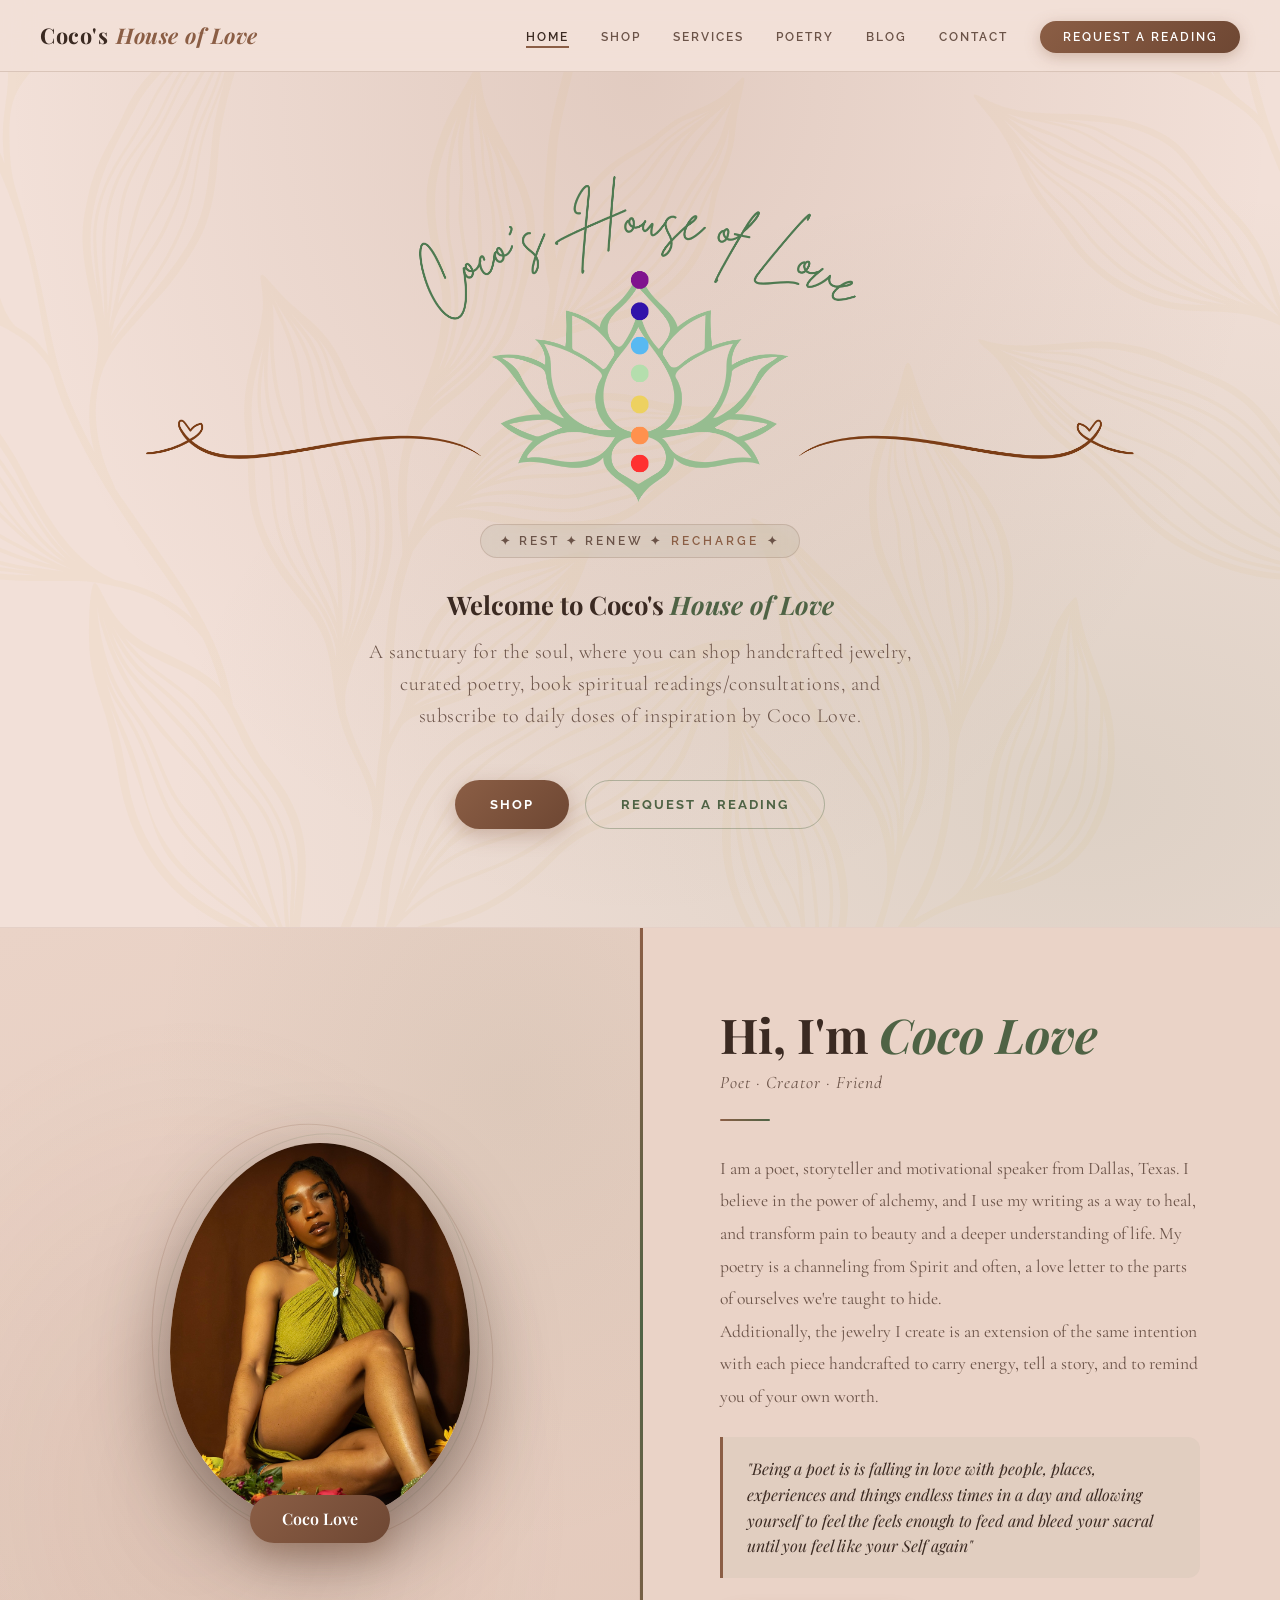
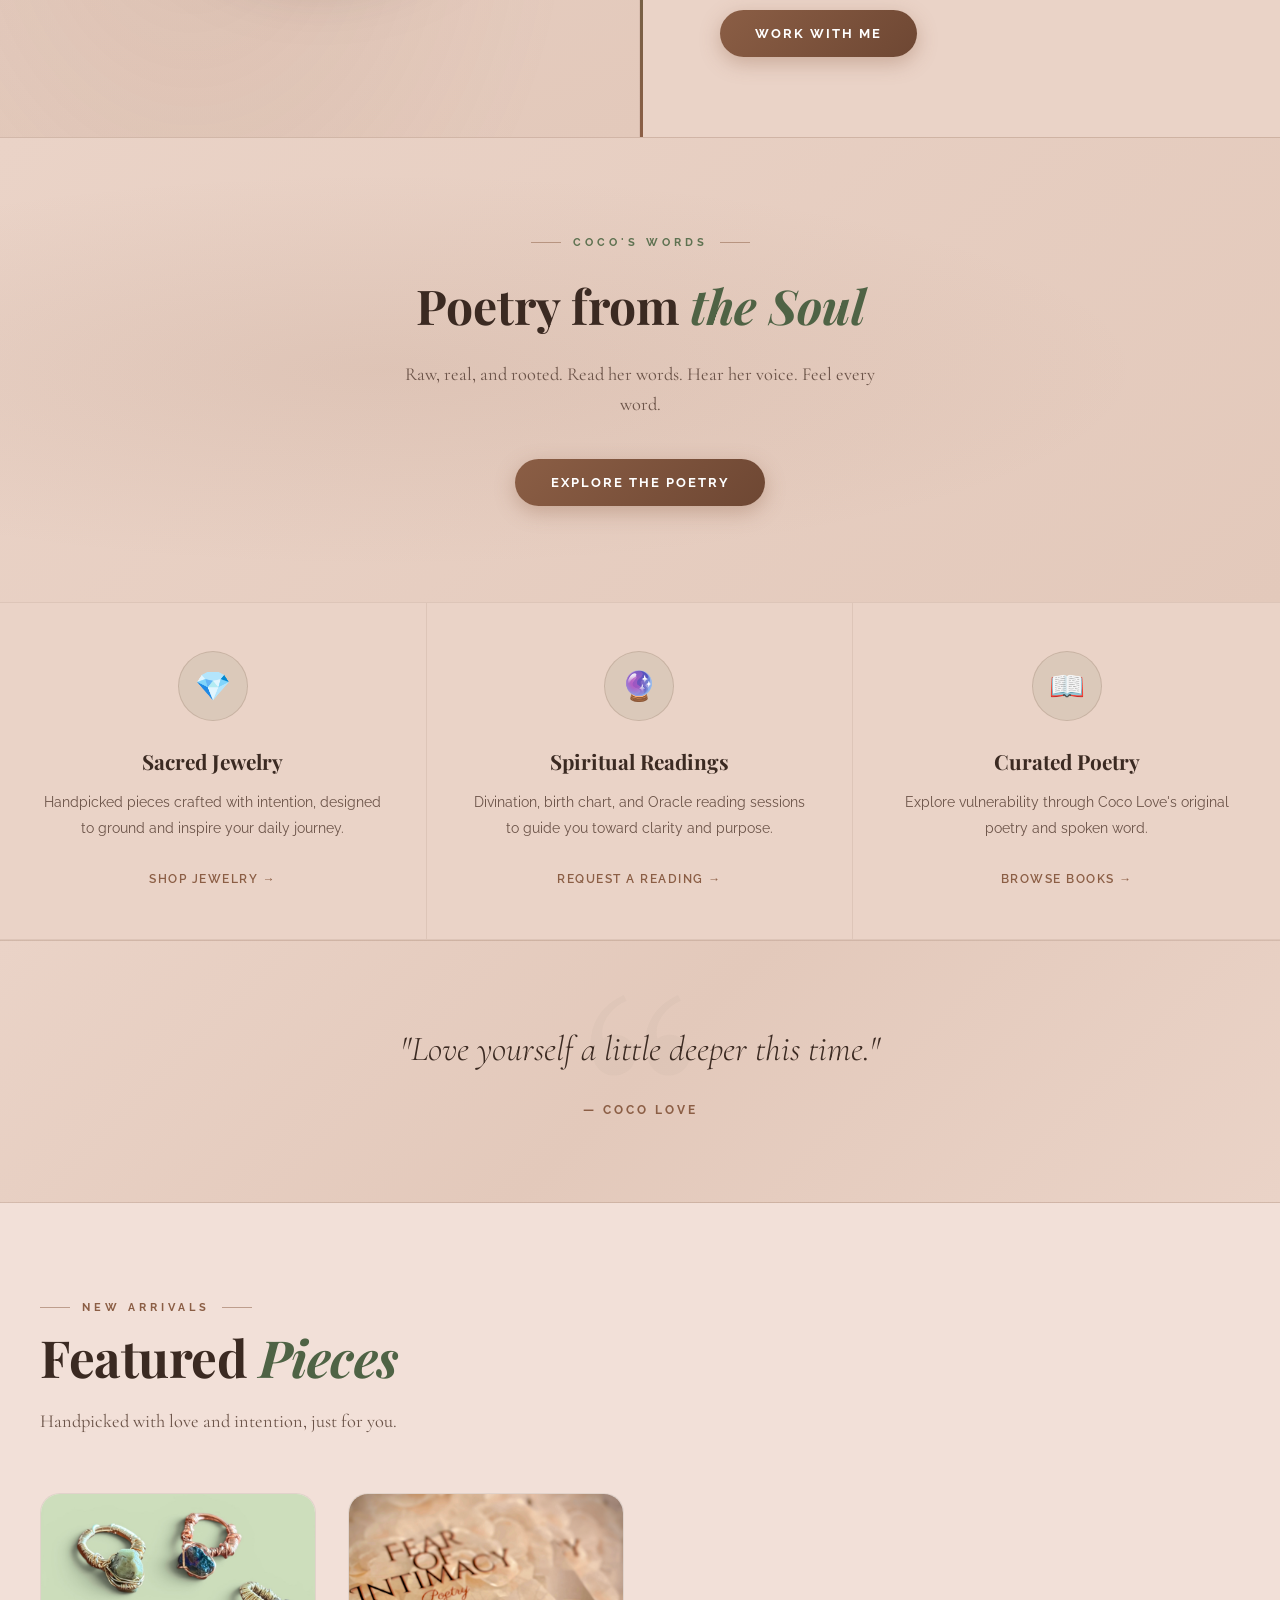
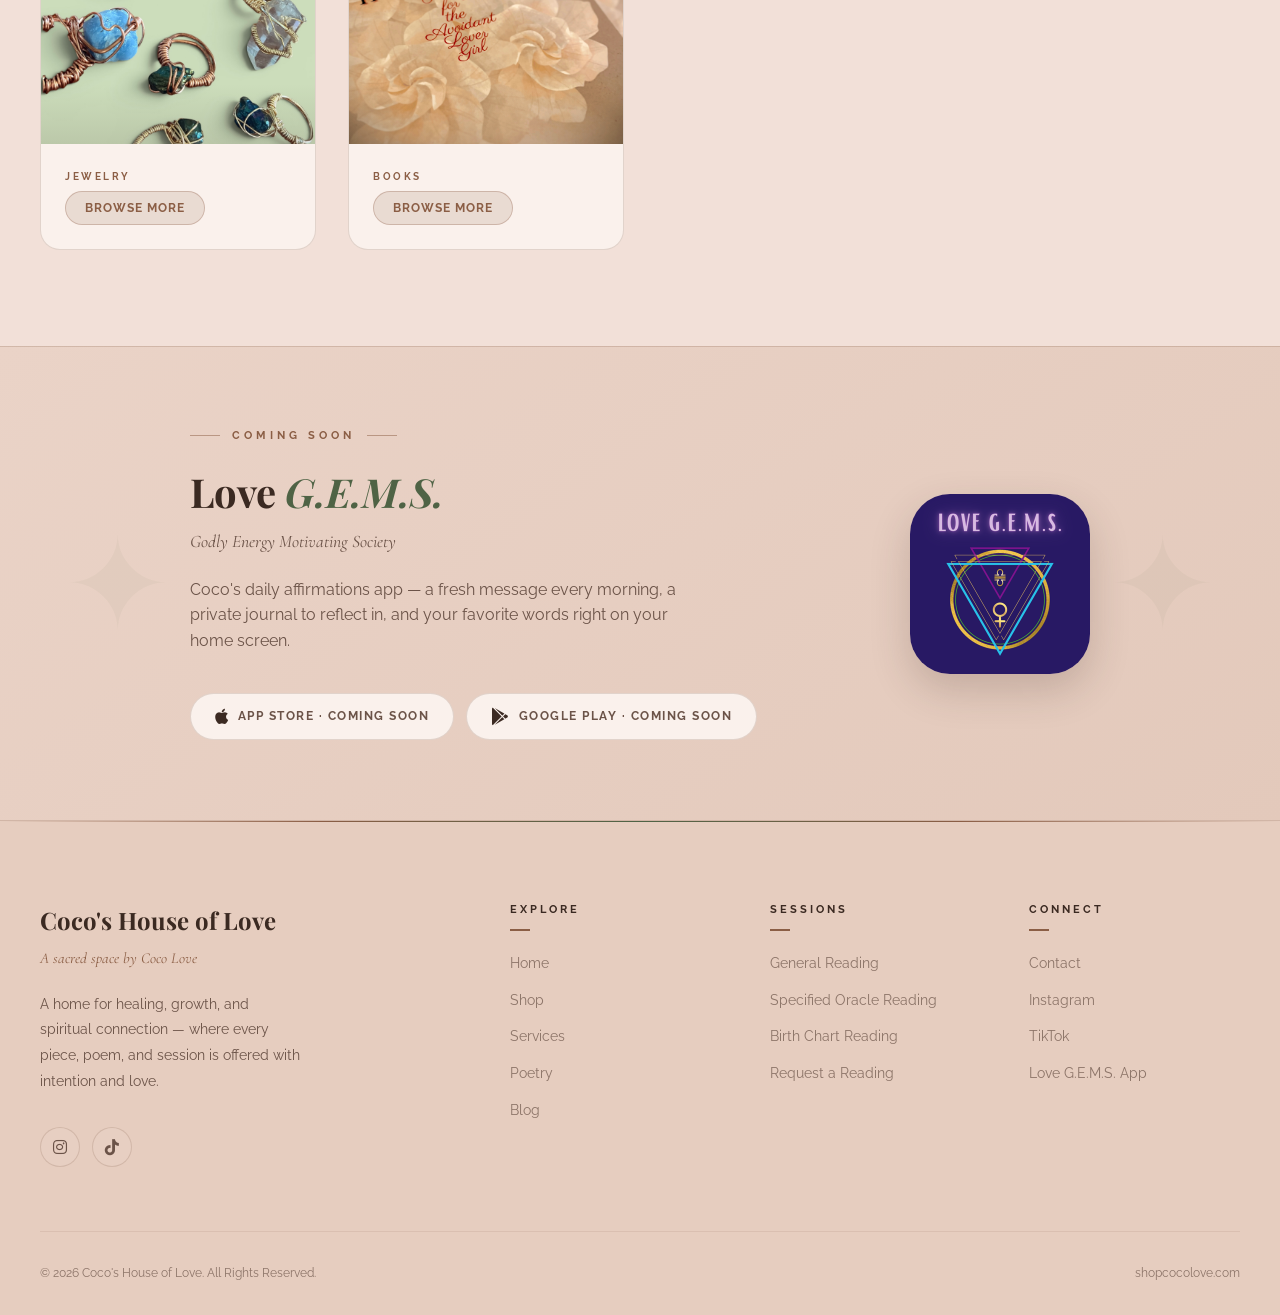
==== index.html @ 2df3f83f "remove orange heart, replace subtext with poet, creator, friend" ====
<!DOCTYPE html>
<html lang="en">
<head>
  <meta charset="UTF-8" />
  <meta name="viewport" content="width=device-width, initial-scale=1.0" />
  <meta name="description" content="Coco's House of Love — A sacred space for spiritual connection, handcrafted jewelry, curated books, tarot readings, and emotional wellness." />
  <meta property="og:title" content="Coco's House of Love | Jewelry, Readings & Poetry" />
  <meta property="og:description" content="A sanctuary for the soul — handcrafted jewelry, spiritual readings, curated poetry, and daily inspiration by Coco Love." />
  <meta property="og:image" content="https://www.shopcocolove.com/metaimage1.jpg" />
  <meta property="og:url" content="https://www.shopcocolove.com/" />
  <meta property="og:type" content="website" />
  <meta name="twitter:card" content="summary_large_image" />
  <meta name="twitter:image" content="https://www.shopcocolove.com/metaimage1.jpg" />
  <meta name="keywords" content="tarot readings, spiritual wellness, jewelry, birth chart, emotional wellness, poetry, motivational texts, coco love" />
  <title>Coco's House of Love</title>
  <link href="https://fonts.googleapis.com/css2?family=Playfair+Display:ital,wght@0,400;0,600;0,700;1,400;1,600&family=Cormorant+Garamond:ital,wght@0,300;0,400;0,600;1,300;1,400&family=Raleway:wght@300;400;500;600;700&&family=Arimo:ital,wght@0,400..700;1,400..700&family=Tinos:ital,wght@0,400;0,700;1,400;1,700&display=swap" rel="stylesheet" />
  <link rel="stylesheet" href="https://cdnjs.cloudflare.com/ajax/libs/font-awesome/6.4.0/css/all.min.css" />
  <link rel="apple-touch-icon" sizes="180x180" href="/apple-touch-icon.png">
  <link rel="icon" type="image/png" sizes="32x32" href="/favicon-32x32.png">
  <link rel="icon" type="image/png" sizes="16x16" href="/favicon-16x16.png">
  <link rel="manifest" href="/site.webmanifest">
  <link rel="stylesheet" href="css/base.css">
  <link rel="stylesheet" href="css/components.css">
  <link rel="stylesheet" href="css/home.css">
  <link rel="stylesheet" href="css/shop.css">
  <link rel="stylesheet" href="css/product.css">
  <link rel="stylesheet" href="css/services.css">
  <link rel="stylesheet" href="css/poetry.css">
  <link rel="stylesheet" href="css/contact.css">
  <link rel="stylesheet" href="css/animations.css">
  <link rel="stylesheet" href="css/responsive.css">
</head>
<body>

<!-- ════════════════════════════════
     NAVIGATION
════════════════════════════════ -->
<nav>
  <a href="#" class="nav-logo" onclick="showPage('home')">
    Coco's <em>House of Love</em>
  </a>
  <ul class="nav-links" id="navLinks">
    <li><a href="#" onclick="showPage('home')" class="active" data-page="home">Home</a></li>
    <li><a href="#" onclick="showPage('shop')" data-page="shop">Shop</a></li>
    <li><a href="#" onclick="showPage('services')" data-page="services">Services</a></li>
    <li><a href="#" onclick="showPage('poetry')" data-page="poetry">Poetry</a></li>
    <li><a href="#" onclick="showPage('blog')" data-page="blog">Blog</a></li>
    <li><a href="#" onclick="showPage('contact')" data-page="contact">Contact</a></li>
    <li><a href="#" onclick="showPage('services')" class="nav-cta">Request a Reading</a></li>
  </ul>
  <div class="hamburger" onclick="toggleMenu()">
    <span></span><span></span><span></span>
  </div>
</nav>

<!-- ════════════════════════════════
     HOME PAGE
════════════════════════════════ -->
<div id="page-home" class="page active">

  <!-- Hero -->
  <section class="hero">
  

  <div class="hero-content">
  <h1 class="visually-hidden">Coco's House of Love</h1>
  <img src="images/house-of-love-logo.png" class="hero-logo" alt="Coco's House of Love logo" />
  <div class="hero-badge">✦ Rest ✦ Renew ✦ <span>Recharge</span>✦</div>
    <h1 class="hero-welcome">Welcome to Coco's <em>House of Love</em></h1>
      <p class="hero-sub">A sanctuary for the soul, where you can
        shop handcrafted jewelry, curated poetry, book spiritual readings/consultations, and 
        subscribe to daily doses of inspiration by Coco Love.</p>
      <div class="hero-buttons">
        <button class="btn-primary" onclick="showPage('shop')">Shop</button>
        <button class="btn-outline" onclick="showPage('services')">Request a Reading</button>
      </div>
    </div>
  </section>

<!-- BIO SECTION -->
  <div class="bio-section">
    <div class="bio-inner">

      <!-- LEFT: Photo -->
      <div class="bio-left">
        <!-- Corner botanical SVGs -->
        <svg class="bio-corner-leaf bio-corner-leaf-tl" viewBox="0 0 200 200" fill="none">
          <path d="M10 190 Q50 100 100 60 Q80 120 10 190Z" fill="#7D9B76"/>
          <path d="M30 180 Q90 90 150 50 Q120 130 30 180Z" fill="#5B7A54"/>
          <path d="M5 150 Q60 80 130 40 Q100 120 5 150Z" fill="#A8C4A2" opacity="0.5"/>
        </svg>
        <svg class="bio-corner-leaf bio-corner-leaf-br" viewBox="0 0 200 200" fill="none">
          <path d="M10 190 Q50 100 100 60 Q80 120 10 190Z" fill="#7D9B76"/>
          <path d="M30 180 Q90 90 150 50 Q120 130 30 180Z" fill="#5B7A54"/>
          <path d="M5 150 Q60 80 130 40 Q100 120 5 150Z" fill="#A8C4A2" opacity="0.5"/>
        </svg>

        <div class="bio-photo-stack">
          <div class="bio-ring"></div>
          <div class="bio-ring-2"></div>

          <div class="bio-photo-frame" id="bioPhotoFrame">
            <img id="bioPhoto" src="kelli.jpeg" alt="Coco Love" class="loaded"/>
          </div>
          <div class="bio-name-tag">Coco Love</div>
        </div>
      </div>

      <!-- RIGHT: Text -->
      <div class="bio-right">
        <div class="bio-text-inner">
          <h2 class="bio-name">Hi, I'm <em>Coco Love</em></h2>
          <p class="bio-title-line">Poet · Creator · Friend</p>
          <div class="bio-divider"></div>

          <p>I am a poet, storyteller and motivational speaker from Dallas, Texas.
             I believe in the power of alchemy, and I use my writing as a way to heal, and transform pain to beauty
             and a deeper understanding of life. My poetry is a channeling from Spirit and often, a love letter 
             to the parts of ourselves we're taught to hide. <br> Additionally, the jewelry I create is an extension
             of the same intention with each piece handcrafted to carry energy, tell a story, and to remind you of 
             your own worth. 
          </p>

          <div class="bio-pull-quote">
            <p>"Being a poet is
                is falling in love
                with people, places, experiences and things
                endless times in a day
                and allowing yourself to feel the feels enough to feed and bleed your sacral
                until you feel like your Self again"</p>
          </div>


          <button class="btn-primary" onclick="showPage('services')">Work With Me</button>
        </div>
      </div>

    </div>
  </div>

  <!-- Poetry Teaser -->
  <div class="poetry-teaser">
    <div class="section-eyebrow">
      Coco's Words
    </div>
    <h2>Poetry from <em>the Soul</em></h2>
    <p>Raw, real, and rooted. Read her words. Hear her voice. Feel every word.</p>
    <button class="btn-primary" onclick="showPage('poetry')">Explore the Poetry</button>
  </div>

</div>

  <!-- Feature Blocks -->
  <section class="features-section">
    <div class="three-col">
      <div class="feature-block">
        <div class="feature-block-icon">💎</div>
        <h3>Sacred Jewelry</h3>
        <p>Handpicked pieces crafted with intention, designed to ground and inspire your daily journey.</p>
        <span class="feature-link" onclick="showPage('shop')">Shop Jewelry →</span>
      </div>
      <div class="feature-block">
        <div class="feature-block-icon">🔮</div>
        <h3>Spiritual Readings</h3>
        <p>Divination, birth chart, and Oracle reading sessions to guide you toward clarity and purpose.</p>
        <span class="feature-link" onclick="showPage('services')">Request a Reading →</span>
      </div>
      <div class="feature-block">
        <div class="feature-block-icon">📖</div>
        <h3>Curated Poetry</h3>
        <p>Explore vulnerability through Coco Love's original poetry and spoken word.</p>
        <span class="feature-link" onclick="showPage('shop')">Browse Books →</span>
      </div>
    </div>
  </section>

  <!-- Quote Banner -->
  <div class="quote-banner">
    <blockquote>"Love yourself a little deeper this time."</blockquote>
    <cite>— Coco Love</cite>
  </div>

  <!-- Featured Products -->
  <section class="section featured-section">
    <div class="section-inner">
      <div class="section-eyebrow">New Arrivals</div>
      <h2 class="section-title">Featured <em>Pieces</em></h2>
      <p class="section-subtitle">Handpicked with love and intention, just for you.</p>
      
      <div class="product-grid">
  <div class="product-card">
    <div class="product-image"><img src="rings.jpg" /></div>
    <div class="product-info">
      <p class="product-category">Jewelry</p>
      <div class="product-footer"><button class="add-to-cart" onclick="showPage('shop')">Browse More</button></div>
    </div>
  </div>
  <div class="product-card">
    <div class="product-image"><img src="FOI.jpg" /></div>
    <div class="product-info">
      <p class="product-category">Books</p>
      <div class="product-footer"><button class="add-to-cart" onclick="showPage('shop')">Browse More</button></div>
    </div>
  </div>
    </div>
  </section>

  <!-- Love G.E.M.S. app teaser -->
  <div class="app-section" id="love-gems">
    <div class="app-inner">
      <div class="app-content">
        <div class="section-eyebrow">Coming Soon</div>
        <h2>Love <em>G.E.M.S.</em></h2>
        <p class="app-tagline">Godly Energy Motivating Society</p>
        <p>Coco's daily affirmations app — a fresh message every morning, a private journal to reflect in, and your favorite words right on your home screen.</p>
        <div class="app-badges">
          <span class="app-badge"><i class="fab fa-apple"></i> App Store · Coming Soon</span>
          <span class="app-badge"><i class="fab fa-google-play"></i> Google Play · Coming Soon</span>
        </div>
      </div>
      <img src="images/App-Icon.png" class="app-icon" alt="Love G.E.M.S. app icon" />
    </div>
  </div>

  <!-- end home -->

<!-- ════════════════════════════════
     SHOP PAGE
════════════════════════════════ -->
<div id="page-shop" class="page">
  <section class="section section--compact">
    <div class="section-inner">
      <div class="section-eyebrow">The Collection</div>
      <h2 class="section-title">Shop <em>House of Love</em></h2>
      <p class="section-subtitle">Sacred pieces and soulful reads, curated with love and intention.</p>

      <div class="shop-filters">
        <button class="filter-btn active" onclick="filterShop('all', this)">All</button>
        <button class="filter-btn" onclick="filterShop('crystal', this)">100% Crystal</button>
        <button class="filter-btn" onclick="filterShop('custom', this)">Custom Orders</button>
        <button class="filter-btn" onclick="filterShop('books', this)">Books</button>
      </div>

    
      <div class="product-grid" id="shopGrid"></div>

<!-- CUSTOM ORDER CONSULT FORM -->
      <div id="customConsultForm" style="display:none; margin-top:3rem;">
        <div class="consult-card">
          <div class="section-eyebrow">Custom Orders</div>
          <h3 class="consult-title">Your <em>Custom Piece</em></h3>

          <div class="custom-toggle">
            <button type="button" class="custom-toggle-btn active" onclick="showCustomForm('consult', this)">Book a Consultation</button>
            <button type="button" class="custom-toggle-btn" onclick="showCustomForm('order', this)">Order Without a Consultation</button>
          </div>

          <!-- ── Form 1: Consultation ── -->
          <div id="customFormConsult" class="custom-form-panel">
            <p class="consult-intro">If you need more information on which crystals 
              would benefit you, please schedule a consultation. In the consultation, we’ll discuss what energy you’re wanting to bring into your life and the specifics of your custom order. 
              Final pricing of custom piece will be provided during the consultation. This consultation is free/donation based. Donations can be made to $cocolovethewriter  </p>

            <form action="https://formspree.io/f/xojzvgeo" method="POST" onsubmit="submitForm(event, '✓ Request Sent!')">
              <input type="hidden" name="_subject" value="Custom Order — Consultation Request" />
              <div class="form-row">
                <div class="form-group">
                  <label class="required">First Name</label>
                  <input type="text" name="first_name" placeholder="Your name" required />
                </div>
                <div class="form-group">
                  <label>Last Name</label>
                  <input type="text" name="last_name" placeholder="Your last name" />
                </div>
              </div>
              <div class="form-row">
                <div class="form-group">
                  <label class="required">Email Address</label>
                  <input type="email" name="email" placeholder="your@email.com" required />
                </div>
                <div class="form-group">
                  <label>Phone</label>
                  <input type="tel" name="phone" placeholder="(000) 000-0000" />
                </div>
              </div>

              <div class="form-group">
                <label>What type of piece are you interested in?</label>
                <div class="checkbox-group">
                  <label class="checkbox-option"><input type="checkbox" name="piece_type" value="necklace" /> Necklace</label>
                  <label class="checkbox-option"><input type="checkbox" name="piece_type" value="bracelet" /> Bracelet</label>
                  <label class="checkbox-option"><input type="checkbox" name="piece_type" value="anklet" /> Anklet</label>
                  <label class="checkbox-option"><input type="checkbox" name="piece_type" value="ring" /> Ring</label>
                </div>
              </div>

              <div class="form-group">
                <label>Anything else you want Coco to know?</label>
                <textarea name="additional_info" placeholder="Share anything that feels important — a special occasion, a person you're creating for, a feeling you want to carry..." class="textarea-sm"></textarea>
              </div>

              <div class="form-group consult-calendar">
                <label>Pick your consultation time</label>
                <a href="https://cal.com/coco-love-yk1eky/custom-jewelry-consultation" target="_blank" rel="noopener" class="btn-outline consult-calendar-btn">📅 Choose a Time on Coco's Calendar</a>
              </div>

              <button type="submit" class="btn-primary consult-submit">Request My Consultation ✨</button>
            </form>
          </div>

          <!-- ── Form 2: Order without consultation ── -->
          <div id="customFormOrder" class="custom-form-panel" hidden>
            <p class="consult-intro">Already know what you're looking for? Tell Coco about your piece below. She'll review your request and email you a price quote before anything is made — no consultation needed.</p>

            <form action="https://formspree.io/f/xojzvgeo" method="POST" onsubmit="submitForm(event, '✓ Request Sent!')">
              <input type="hidden" name="_subject" value="Custom Order — No Consultation" />
              <div class="form-row">
                <div class="form-group">
                  <label class="required">First Name</label>
                  <input type="text" name="first_name" placeholder="Your name" required />
                </div>
                <div class="form-group">
                  <label>Last Name</label>
                  <input type="text" name="last_name" placeholder="Your last name" />
                </div>
              </div>
              <div class="form-row">
                <div class="form-group">
                  <label class="required">Email Address</label>
                  <input type="email" name="email" placeholder="your@email.com" required />
                </div>
                <div class="form-group">
                  <label>Phone</label>
                  <input type="tel" name="phone" placeholder="(000) 000-0000" />
                </div>
              </div>

              <div class="form-group">
                <label>What type of piece would you like?</label>
                <div class="checkbox-group">
                  <label class="checkbox-option"><input type="checkbox" name="piece_type" value="necklace" /> Necklace</label>
                  <label class="checkbox-option"><input type="checkbox" name="piece_type" value="bracelet" /> Bracelet</label>
                  <label class="checkbox-option"><input type="checkbox" name="piece_type" value="anklet" /> Anklet</label>
                  <label class="checkbox-option"><input type="checkbox" name="piece_type" value="ring" /> Ring</label>
                </div>
              </div>

              <div class="form-group">
                <label>Crystals, chakras, or energy you want</label>
                <textarea name="crystals" placeholder="e.g. Amethyst for calm, rose quartz for self-love, heart chakra..." class="textarea-md"></textarea>
              </div>

              <div class="form-group">
                <label>Anything else you want Coco to know?</label>
                <textarea name="additional_info" placeholder="Share anything that feels important — a special occasion, a person you're creating for, a feeling you want to carry..." class="textarea-sm"></textarea>
              </div>

              <button type="submit" class="btn-primary consult-submit">Submit My Order Request ✨</button>
            </form>
          </div>
        </div>
      </div>
      
    </div>
  </section>
</div><!-- end shop -->


<!-- ════════════════════════════════
     PRODUCT DETAIL PAGE (filled in by js/product.js)
════════════════════════════════ -->
<div id="page-product" class="page">
  <section class="section section--compact">
    <div class="section-inner">
      <button class="product-back" onclick="showPage('shop')">← Back to Shop</button>
      <div class="product-detail">
        <div class="product-detail-image"><img id="productImage" src="" alt="" /></div>
        <div class="product-detail-info">
          <p class="product-category" id="productCategory"></p>
          <h2 class="product-detail-name" id="productName"></h2>
          <p class="product-detail-price" id="productPrice"></p>
          <div class="product-detail-desc" id="productDesc"></div>
          <div class="product-thumbs" id="productThumbs"></div>
          <button class="btn-primary" id="productBuy">Add to Cart</button>
        </div>
      </div>
    </div>
  </section>
</div>

<!-- ════════════════════════════════
     SERVICES PAGE
════════════════════════════════ -->
<div id="page-services" class="page">
  <section class="section services-section">
    <div class="section-inner">
      <div class="section-eyebrow">Work With Coco</div>
      <h2 class="section-title">Services & <em>Sessions</em></h2>
      <p class="section-subtitle">Every session is a sacred space held with care, intention, and divine guidance.</p>

      <div class="services-grid">
        <div class="service-card">
         <div class="service-icon-wrap">✨</div>
          <h3>General Reading
          </h3>
          <p>Whether you come with one burning question or simply need general guidance,
            I use Oracle cards to tap into what Spirit has for you, offering clarity, 
            direction, and insight for wherever you are on your journey.
          </p>
          <p class="service-price">From $22.00</p>
          <button class="book-btn" onclick="openBooking('https://form.typeform.com/to/CSf0jGTd')">Request a Reading</button>
        </div>
        <div class="service-card">
        <div class="service-icon-wrap">🔮</div>
          <h3>Specified Oracle Reading
            <br>
            (3 -5 Questions)
          </h3>
          <p>For the moments when life is asking more of you than one answer can hold. 
            I work through three to five of your questions, using oracle guidance to help 
            you see the fuller picture and move forward with intention.</p>
          <p class="service-price">From $55.00</p>
          <button class="book-btn" onclick="openBooking('https://form.typeform.com/to/XwtrQ4Ne')">Request a Reading</button>
        </div>
        <div class="service-card">
         <div class="service-icon-wrap">🌙</div>
          <h3>Birth Chart Reading</h3>
          <p>Your birth chart is the blueprint of your soul. 
            In this session, I give you a quick summary of your natal chart to uncover your gifts, challenges, 
            and the cosmic story written for you at the very moment of your birth.</p>
          <p class="service-price">From $25.00</p>
          <button class="book-btn" onclick="openBooking('https://form.typeform.com/to/n5VIkg1K')">Request a Reading</button>
        </div>
      </div>

      
    </div>
  </section>
</div><!-- end services -->

<!-- ════════════════════════════════
     POETRY PAGE
════════════════════════════════ -->
<div id="page-poetry" class="page">
  <section class="section poetry-section">
    <div class="section-inner">
      <div class="section-eyebrow">Coco's Words</div>
      <h2 class="section-title">Poetry</h2>
      <p class="section-subtitle">Words born from lived experience. Press play, close your eyes, and let Coco bring them to life.</p>

      <!-- Shown only while js/poems.js has no poems -->
      <div class="coming-soon coming-soon--subtle" id="poetryComingSoon">
        <p class="coming-soon-icon">🌙</p>
        <h3 class="coming-soon-title">Poetry <em>Coming Soon</em></h3>
        <p class="coming-soon-text">Coco's words are on their way. Check back soon for original poetry, spoken word, and audio recordings.</p>
      </div>

      <!-- Poem list: one row per poem, filled in by js/poetry.js from js/poems.js -->
      <div class="poem-list" id="poemList"></div>
    </div>
  </section>
</div><!-- end poetry -->

<!-- ════════════════════════════════
     BLOG PAGE
════════════════════════════════ -->
<div id="page-blog" class="page">
  <section class="section section--compact">
    <div class="section-inner">
      <div class="section-eyebrow">Coco's Corner</div>
      <h2 class="section-title">The <em>Blog</em></h2>
      <p class="section-subtitle">Thoughts, tools, and truths for the soul in progress.</p>

      <div class="coming-soon">
        <p class="coming-soon-icon">✍🏾</p>
        <h3 class="coming-soon-title">The Blog is <em>Coming Soon</em></h3>
        <p class="coming-soon-text">Thoughts, tools, and truths for the soul in progress. Coco's corner is almost ready — come back soon.</p>
      </div>
    </div>
  </section>
</div><!-- end blog -->

<!-- ════════════════════════════════
     CONTACT PAGE
════════════════════════════════ -->
<div id="page-contact" class="page">
  <section class="section section--compact contact-section">
    <div class="section-inner">
      <div class="section-eyebrow">Get in Touch</div>
      <h2 class="section-title">Let's <em>Connect</em></h2>
      <p class="section-subtitle">Have a question, a collaboration idea, or just need to feel seen? Coco's here.</p>

      <div class="contact-wrapper">
        <div class="contact-info-card">
          <h3>You're in the right place.</h3>
          <p class="contact-intro">Whether you're curious about a session, a product, or just need a moment — this is a safe space. Reach out anytime and expect a warm, genuine response.</p>

          <div class="contact-details">
            <div class="contact-detail">
              <div class="contact-detail-icon">📧</div>
              cocolovedivine@gmail.com
            </div>
            <div class="contact-detail">
              <div class="contact-detail-icon">📱</div>
                Love G.E.M.S. app — coming soon
            </div>
            <div class="contact-detail">
              <div class="contact-detail-icon">📍</div>
              shopcocolove.com
            </div>
          </div>

          <p class="contact-follow-label">Follow Along</p>
          <div class="social-links">
            <a href="https://instagram.com/cocolovethewriter" target="_blank" class="social-link" title="Instagram"><i class="fab fa-instagram"></i></a>
            <a href="https://tiktok.com/@cocolovethewriter" target="_blank" class="social-link" title="TikTok"><i class="fab fa-tiktok"></i></a>
          </div>
        </div>

        <div class="contact-form-wrap">
          <h3>Send a Message 💌</h3>
          <form action="https://formspree.io/f/xojzvgeo" method="POST" onsubmit="submitForm(event, '✓ Message Sent!')">
            <div class="form-row">
              <div class="form-group">
                <label class="required">First Name</label>
                <input type="text" name="first_name" placeholder="Jasmine" required />
              </div>
              <div class="form-group">
                <label>Last Name</label>
                <input type="text" name="last_name" placeholder="Williams" />
              </div>
            </div>
            <div class="form-group">
              <label class="required">Email Address</label>
              <input type="email" name="email" placeholder="your@email.com" required />
            </div>
            <div class="form-group">
              <label>Subject</label>
              <select name="subject">
                <option value="">Select a topic...</option>
                <option>General Inquiry</option>
                <option>Request a Reading</option>
                <option>Shop / Order Question</option>
                <option>Collaboration</option>
                <option>Something Else</option>
              </select>
            </div>
            <div class="form-group">
              <label>Message</label>
              <textarea name="message" placeholder="Share what's on your heart..."></textarea>
            </div>
            <button type="submit" class="btn-primary btn-full">Send Message</button>
          </form>
        </div>
      </div>
    </div>
  </section>
</div><!-- end contact -->

<!-- ════════════════════════════════
     FOOTER
════════════════════════════════ -->
<footer>
  <div class="footer-inner">
    <div class="footer-grid">
      <div class="footer-brand">
        <h3>Coco's House of Love</h3>
        <p class="footer-tagline">A sacred space by Coco Love</p>
        <p>A home for healing, growth, and spiritual connection — where every piece, poem, and session is offered with intention and love.</p>
        <div class="footer-social">
          <a href="https://instagram.com/cocolovethewriter" target="_blank"><i class="fab fa-instagram"></i></a>
          <a href="https://tiktok.com/@cocolovethewriter" target="_blank"><i class="fab fa-tiktok"></i></a>
        </div>
      </div>
      <div class="footer-col">
        <h4>Explore</h4>
        <ul>
          <li><a href="#" onclick="showPage('home')">Home</a></li>
          <li><a href="#" onclick="showPage('shop')">Shop</a></li>
          <li><a href="#" onclick="showPage('services')">Services</a></li>
          <li><a href="#" onclick="showPage('poetry')">Poetry</a></li>
          <li><a href="#" onclick="showPage('blog')">Blog</a></li>
        </ul>
      </div>
      <div class="footer-col">
        <h4>Sessions</h4>
        <ul>
          <li><a href="#" onclick="showPage('services')">General Reading</a></li>
          <li><a href="#" onclick="showPage('services')">Specified Oracle Reading</a></li>
          <li><a href="#" onclick="showPage('services')">Birth Chart Reading</a></li>
          <li><a href="#" onclick="showPage('services')">Request a Reading</a></li>
        </ul>
      </div>
      <div class="footer-col">
        <h4>Connect</h4>
        <ul>
          <li><a href="#" onclick="showPage('contact')">Contact</a></li>
          <li><a href="https://instagram.com/cocolovethewriter" target="_blank">Instagram</a></li>
          <li><a href="https://tiktok.com/@cocolovethewriter" target="_blank">TikTok</a></li>
          <li><a href="#" onclick="showPage('home'); setTimeout(() => document.getElementById('love-gems').scrollIntoView({ behavior: 'smooth' }), 300)">Love G.E.M.S. App</a></li>
        </ul>
      </div>
    </div>
    <div class="footer-bottom">
      <span>© 2026 Coco's House of Love. All Rights Reserved.</span>
      <span>shopcocolove.com</span>
    </div>
  </div>
</footer>


<script src="js/products.js"></script>
<script src="js/shop.js"></script>
<script src="script.js"></script>
<script src="js/forms.js"></script>
<script src="js/product.js"></script>
<script src="js/poems.js"></script>
<script src="js/poetry.js"></script>
</body>
</html>
---- css/base.css ----
/* ════════════════════════════════════
   BASE — theme variables, reset, page switching
════════════════════════════════════ */
:root {
  /* ── Earthy palette (House of Love) ── */
  --bg-primary:    #F2E0D8;  /* blush nude — page background */
  --bg-secondary:  #EAD3C7;  /* deeper nude — alternate sections */
  --bg-card:       #FAF1EC;  /* light cream — cards, form fields */
  --bg-deep:       #E6CDBF;  /* footer, poetry page */
  --text-primary:  #3B2A22;  /* espresso */
  --text-secondary:#6B5348;  /* warm brown */
  --text-muted:    #8C7468;
  /* "mauve" and "lavender" keep their old names so existing CSS still works */
  --mauve:         #8B5E45;  /* cinnamon brown — buttons, accents */
  --mauve-dark:    #6E4733;
  --lavender:      #4F6345;  /* sage green — italic highlights */
  --lavender-dim:  rgba(94,115,82,0.12);
  --border:        rgba(110,71,51,0.18);
  --border-soft:   rgba(110,71,51,0.10);
  --white:         #FFFFFF;
  --sage:          #5E7352;
  --sage-light:    #5E7352;
}

*, *::before, *::after { margin: 0; padding: 0; box-sizing: border-box; }
html { scroll-behavior: smooth; }

body {
  font-family: 'Raleway', sans-serif;
  background-color: var(--bg-primary);
  color: var(--text-primary);
  line-height: 1.6;
  overflow-x: hidden;
}

/* Page switching (showPage toggles .active) */
.page { display: none; }
.page.active { display: block; }

/* Visible focus ring for keyboard users (mouse clicks don't show it) */
a:focus-visible,
button:focus-visible {
  outline: 2px solid var(--mauve);
  outline-offset: 3px;
  border-radius: 4px;
}
---- css/components.css ----
/* ════════════════════════════════════
   NAVIGATION
════════════════════════════════════ */
nav {
  background: rgba(242,224,216,0.9);
  backdrop-filter: blur(16px);
  -webkit-backdrop-filter: blur(16px);
  padding: 0 2.5rem;
  position: sticky;
  top: 0;
  z-index: 1000;
  border-bottom: 0.5px solid var(--border);
  display: flex;
  align-items: center;
  justify-content: space-between;
  height: 72px;
}

.nav-logo {
  font-family: 'Playfair Display', serif;
  font-size: 1.35rem;
  font-weight: 700;
  color: var(--text-primary);
  text-decoration: none;
  letter-spacing: 0.5px;
  cursor: pointer;
  display: flex;
  align-items: center;
  gap: 0.5rem;
}

.nav-logo em { color: var(--mauve); font-style: italic; }

.nav-links {
  display: flex;
  list-style: none;
  gap: 2rem;
  align-items: center;
}

.nav-links a {
  text-decoration: none;
  color: var(--text-secondary);
  font-size: 0.75rem;
  font-weight: 600;
  letter-spacing: 2px;
  text-transform: uppercase;
  transition: color 0.3s;
  cursor: pointer;
  position: relative;
}

.nav-links a::after {
  content: '';
  position: absolute;
  bottom: -4px; left: 0;
  width: 0; height: 1.5px;
  background-color: var(--mauve);
  transition: width 0.3s;
}

.nav-links a:hover::after, .nav-links a.active::after { width: 100%; }
.nav-links a:hover, .nav-links a.active { color: var(--text-primary); }

.nav-cta {
  background: linear-gradient(135deg, var(--mauve), var(--mauve-dark)) !important;
  color: var(--white) !important;
  padding: 0.55rem 1.4rem;
  border-radius: 30px;
  letter-spacing: 1.5px;
  box-shadow: 0 4px 15px rgba(139,94,69,0.35);
}

.nav-cta::after { display: none !important; }
.nav-cta:hover { box-shadow: 0 6px 20px rgba(139,94,69,0.5) !important; transform: translateY(-1px); }

.hamburger { display: none; flex-direction: column; cursor: pointer; gap: 5px; }
.hamburger span { width: 24px; height: 2px; background-color: var(--text-primary); transition: all 0.3s; }

/* ════════════════════════════════════
   BUTTONS
════════════════════════════════════ */
.btn-primary {
  background: linear-gradient(135deg, var(--mauve) 0%, var(--mauve-dark) 100%);
  color: var(--white);
  padding: 1rem 2.2rem;
  border: none;
  border-radius: 50px;
  font-family: 'Raleway', sans-serif;
  font-size: 0.8rem;
  font-weight: 700;
  letter-spacing: 2px;
  cursor: pointer;
  transition: all 0.3s;
  text-transform: uppercase;
  box-shadow: 0 6px 20px rgba(139,94,69,0.35);
}

.btn-primary:hover {
  transform: translateY(-3px);
  box-shadow: 0 10px 30px rgba(139,94,69,0.5);
}

.btn-outline {
  background: transparent;
  color: var(--lavender);
  padding: 1rem 2.2rem;
  border: 1.5px solid rgba(94,115,82,0.4);
  border-radius: 50px;
  font-family: 'Raleway', sans-serif;
  font-size: 0.8rem;
  font-weight: 700;
  letter-spacing: 2px;
  cursor: pointer;
  transition: all 0.3s;
  text-transform: uppercase;
}

.btn-outline:hover {
  background: rgba(94,115,82,0.12);
  border-color: var(--lavender);
  color: var(--text-primary);
  transform: translateY(-3px);
}

.btn-dark {
  background: rgba(255,255,255,0.08);
  color: var(--white);
  padding: 1rem 2.2rem;
  border: 1px solid var(--border);
  border-radius: 50px;
  font-family: 'Raleway', sans-serif;
  font-size: 0.8rem;
  font-weight: 700;
  letter-spacing: 2px;
  cursor: pointer;
  transition: all 0.3s;
  text-transform: uppercase;
}

.btn-dark:hover { background: rgba(255,255,255,0.14); transform: translateY(-3px); }

/* ════════════════════════════════════
   SECTION SHARED
════════════════════════════════════ */
.section { padding: 6rem 2rem; }
.section-inner { max-width: 1200px; margin: 0 auto; }

.section-eyebrow {
  display: flex;
  align-items: center;
  gap: 0.75rem;
  font-size: 0.68rem;
  font-weight: 700;
  letter-spacing: 4px;
  text-transform: uppercase;
  color: var(--mauve);
  margin-bottom: 0.75rem;
}

.section-eyebrow::before, .section-eyebrow::after {
  content: '';
  flex: 0 0 30px;
  height: 1px;
  background: var(--mauve);
  opacity: 0.5;
}

.section-title {
  font-family: 'Playfair Display', serif;
  font-size: clamp(2rem, 4.5vw, 3.2rem);
  color: var(--text-primary);
  margin-bottom: 1.2rem;
  line-height: 1.15;
  letter-spacing: -0.5px;
}

.section-title em { font-style: italic; color: var(--lavender); }

.section-subtitle {
  font-family: 'Cormorant Garamond', serif;
  color: var(--text-secondary);
  font-size: 1.15rem;
  max-width: 520px;
  margin-bottom: 3.5rem;
  font-weight: 400;
  line-height: 1.7;
}

/* ════════════════════════════════════
   PRODUCT CARDS
════════════════════════════════════ */
.product-grid {
  display: grid;
  grid-template-columns: repeat(auto-fill, minmax(270px, 1fr));
  gap: 2rem;
}

.product-card {
  background: var(--bg-card);
  border-radius: 20px;
  overflow: hidden;
  transition: transform 0.4s cubic-bezier(0.175,0.885,0.32,1.275), box-shadow 0.4s;
  cursor: pointer;
  border: 0.5px solid var(--border);
  display: flex;
  flex-direction: column;
}

.product-card:hover {
  transform: translateY(-8px) scale(1.01);
  box-shadow: 0 25px 60px rgba(59,42,34,0.4);
  border-color: rgba(94,115,82,0.3);
}

.product-image {
  height: 250px;
  background: linear-gradient(145deg, #EAD3C7 0%, #E0C4B4 100%);
  display: flex;
  align-items: center;
  justify-content: center;
  font-size: 4rem;
  position: relative;
  overflow: hidden;
}

.product-image img { 
  width: 100%; 
  height: 100%; 
  object-fit: cover; 
}

.product-image::after {
  content: '';
  position: absolute;
  bottom: 0; left: 0; right: 0;
  height: 60px;
  background: linear-gradient(transparent, rgba(59,42,34,0.12));
}

.product-badge {
  position: absolute;
  top: 1rem; left: 1rem;
  background: linear-gradient(135deg, var(--mauve), var(--mauve-dark));
  color: var(--white);
  padding: 0.3rem 0.85rem;
  border-radius: 30px;
  font-size: 0.65rem;
  font-weight: 700;
  letter-spacing: 1.5px;
  text-transform: uppercase;
  box-shadow: 0 4px 12px rgba(139,94,69,0.4);
  z-index: 2;
}

.product-info { padding: 1.5rem; display: flex; flex-direction: column; flex: 1; }

.product-category {
  font-size: 0.65rem;
  letter-spacing: 2.5px;
  text-transform: uppercase;
  color: var(--mauve);
  font-weight: 700;
  margin-bottom: 0.4rem;
}

.product-name {
  font-family: 'Playfair Display', serif;
  font-size: 1.15rem;
  color: var(--text-primary);
  margin-bottom: 0.4rem;
  line-height: 1.3;
}

.product-desc { font-size: 0.82rem; color: var(--text-secondary); margin-bottom: 1.2rem; line-height: 1.6; }

.product-footer { display: flex; align-items: center; justify-content: space-between; margin-top: auto; }

.product-price {
  font-family: 'Playfair Display', serif;
  font-size: 1.2rem;
  font-weight: 600;
  color: var(--lavender);
}

.add-to-cart {
  background: rgba(139,94,69,0.15);
  color: var(--mauve);
  border: 1px solid rgba(139,94,69,0.3);
  padding: 0.55rem 1.2rem;
  border-radius: 30px;
  font-family: 'Raleway', sans-serif;
  font-size: 0.72rem;
  font-weight: 700;
  cursor: pointer;
  transition: all 0.3s;
  letter-spacing: 1px;
  text-transform: uppercase;
}

.add-to-cart:hover {
  background: var(--mauve);
  color: var(--white);
  transform: scale(1.05);
}

.shop-filters { display: flex; gap: 0.75rem; margin-bottom: 3rem; flex-wrap: wrap; }

.filter-btn {
  padding: 0.55rem 1.4rem;
  border: 1px solid var(--border);
  background: transparent;
  border-radius: 30px;
  font-family: 'Raleway', sans-serif;
  font-size: 0.72rem;
  font-weight: 700;
  color: var(--text-secondary);
  cursor: pointer;
  transition: all 0.3s;
  letter-spacing: 1.5px;
  text-transform: uppercase;
}

.filter-btn.active, .filter-btn:hover {
  background: var(--mauve);
  border-color: var(--mauve);
  color: var(--white);
}

/* ════════════════════════════════════
FORM FIELDS (contact + consultation forms)
════════════════════════════════════ */
.form-row { display: grid; grid-template-columns: 1fr 1fr; gap: 1rem; }
.form-group { margin-bottom: 1.25rem; }

.form-group label {
  display: block;
  font-size: 0.68rem;
  font-weight: 700;
  letter-spacing: 2px;
  text-transform: uppercase;
  color: var(--text-secondary);
  margin-bottom: 0.5rem;
}

.form-group input, .form-group textarea, .form-group select {
  width: 100%;
  padding: 0.9rem 1.2rem;
  border: 1px solid var(--border);
  border-radius: 12px;
  font-family: 'Raleway', sans-serif;
  font-size: 0.9rem;
  color: var(--text-primary);
  background: var(--bg-card);
  outline: none;
  transition: all 0.3s;
}

.form-group input::placeholder,
.form-group textarea::placeholder { color: var(--text-muted); }

.form-group select option { background: var(--bg-card); color: var(--text-primary); }

.form-group input:focus, .form-group textarea:focus, .form-group select:focus {
  border-color: var(--lavender);
  background: rgba(94,115,82,0.05);
  box-shadow: 0 0 0 3px rgba(94,115,82,0.1);
}

.form-group textarea { resize: vertical; min-height: 120px; }

/* Required-field asterisk */
.form-group label.required::after {
  content: ' *';
  color: var(--mauve);
}

/* "* Required fields" note at the top of every Formspree form */
form[action*="formspree"]::before {
  content: '* Required fields';
  display: block;
  margin-bottom: 1rem;
  font-size: 0.75rem;
  color: var(--text-muted);
}

/* ════════════════════════════════════
   FOOTER
════════════════════════════════════ */
footer {
  background: var(--bg-deep);
  color: var(--text-secondary);
  padding: 5rem 2rem 2rem;
  position: relative;
  overflow: hidden;
  border-top: 0.5px solid var(--border);
}

footer::before {
  content: '';
  position: absolute;
  top: 0; left: 0; right: 0;
  height: 1px;
  background: linear-gradient(90deg, transparent, var(--mauve), var(--lavender), var(--mauve), transparent);
}

.footer-inner { max-width: 1200px; margin: 0 auto; }

.footer-grid {
  display: grid;
  grid-template-columns: 2fr 1fr 1fr 1fr;
  gap: 3rem;
  margin-bottom: 4rem;
}

.footer-brand h3 {
  font-family: 'Playfair Display', serif;
  font-size: 1.5rem;
  color: var(--text-primary);
  margin-bottom: 0.25rem;
}

.footer-brand .footer-tagline {
  font-family: 'Cormorant Garamond', serif;
  font-style: italic;
  font-size: 0.95rem;
  color: var(--mauve);
  margin-bottom: 1.2rem;
}

.footer-brand p { font-size: 0.85rem; line-height: 1.9; margin-bottom: 2rem; max-width: 260px; }

.footer-social { display: flex; gap: 0.75rem; }

.footer-social a {
  width: 40px; height: 40px;
  border-radius: 50%;
  background: rgba(255,255,255,0.05);
  border: 0.5px solid var(--border);
  display: flex;
  align-items: center;
  justify-content: center;
  color: var(--text-secondary);
  font-size: 1rem;
  text-decoration: none;
  transition: all 0.3s;
}

.footer-social a:hover { background: var(--mauve); color: var(--white); border-color: var(--mauve); transform: translateY(-3px); }

.footer-col h4 {
  font-size: 0.68rem;
  letter-spacing: 3px;
  text-transform: uppercase;
  color: var(--text-primary);
  font-weight: 700;
  margin-bottom: 1.2rem;
  position: relative;
  padding-bottom: 0.75rem;
}

.footer-col h4::after {
  content: '';
  position: absolute;
  bottom: 0; left: 0;
  width: 20px; height: 1.5px;
  background: var(--mauve);
}

.footer-col ul { list-style: none; }
.footer-col ul li { margin-bottom: 0.7rem; }

.footer-col ul li a {
  color: var(--text-muted);
  text-decoration: none;
  font-size: 0.85rem;
  transition: color 0.3s;
  cursor: pointer;
}

.footer-col ul li a:hover { color: var(--lavender); }

.footer-bottom {
  border-top: 1px solid var(--border-soft);
  padding-top: 2rem;
  display: flex;
  align-items: center;
  justify-content: space-between;
  font-size: 0.75rem;
  color: var(--text-muted);
  flex-wrap: wrap;
  gap: 1rem;
}


/* ════════════════════════════════════
   COMING SOON BOX (Poetry + Blog)
════════════════════════════════════ */
.coming-soon {
  text-align: center;
  padding: 4rem 2rem;
  background: var(--bg-card);
  border-radius: 24px;
  border: 1px solid var(--border);
  margin-bottom: 3rem;
}
.coming-soon--subtle { background: rgba(255,255,255,0.03); }

.coming-soon-icon { font-size: 3rem; margin-bottom: 1rem; }

.coming-soon-title {
  font-family: 'Playfair Display', serif;
  color: var(--text-primary);
  font-size: 1.6rem;
  margin-bottom: 0.75rem;
}
.coming-soon-title em { color: var(--lavender); font-style: italic; }

.coming-soon-text {
  color: var(--text-secondary);
  font-family: 'Cormorant Garamond', serif;
  font-size: 1.1rem;
  max-width: 460px;
  margin: 0 auto;
}
/* ════════════════════════════════════
   UTILITIES
════════════════════════════════════ */
.section.section--compact { padding-top: 3.5rem; }
.btn-full { width: 100%; }

/* Hidden from view, still read by search engines and screen readers */
.visually-hidden {
  position: absolute;
  width: 1px; height: 1px;
  overflow: hidden;
  clip: rect(0 0 0 0);
  white-space: nowrap;
}
---- css/home.css ----
/* ════════════════════════════════════
   HERO
════════════════════════════════════ */
.hero {
  min-height: 95vh;
  position: relative;
  display: flex;
  align-items: center;
  justify-content: center;
  text-align: center;
  overflow: hidden;
  background: url('../images/hero-leaves.svg') center / cover no-repeat,
              radial-gradient(ellipse at 50% 0%, rgba(139,94,69,0.16) 0%, transparent 70%),
              radial-gradient(ellipse at 85% 85%, rgba(94,115,82,0.14) 0%, transparent 60%),
              var(--bg-primary);
}

/* Hide old botanical blobs */
.hero-blob, .hero-botanical { display: none; }

.hero-content { position: relative; z-index: 2; width: 100%; max-width: 800px; padding: 0 1.5rem; }

.hero-badge {
  display: inline-flex;
  align-items: center;
  gap: 0.5rem;
  background: rgba(94,115,82,0.08);
  border: 1px solid var(--border);
  backdrop-filter: blur(8px);
  padding: 0.45rem 1.2rem;
  border-radius: 30px;
  font-size: 0.72rem;
  font-weight: 600;
  letter-spacing: 3px;
  text-transform: uppercase;
  color: var(--text-secondary);
  margin-bottom: 2rem;
}

.hero-badge span { color: var(--mauve); }

.hero h1 {
  font-family: 'Playfair Display', serif;
  font-size: 2.5rem;
  color: var(--text-primary);
  line-height: 1.15;
  margin-bottom: 1.8rem;
  letter-spacing: -1px;
}

.hero h1 em {
  font-style: italic;
  color: var(--lavender);
  position: relative;
}

.hero h1 em::after {
  content: '';
  position: absolute;
  bottom: 4px; left: 0;
  width: 100%; height: 2px;
  background: linear-gradient(90deg, var(--lavender), transparent);
  border-radius: 2px;
}

.hero-sub {
  font-family: 'Cormorant Garamond', serif;
  font-size: clamp(1rem, 2.5vw, 1.25rem);
  color: var(--text-secondary);
  margin-bottom: 3rem;
  font-weight: 300;
  letter-spacing: 0.5px;
  max-width: 560px;
  margin-left: auto;
  margin-right: auto;
}

.hero-buttons { display: flex; gap: 1rem; justify-content: center; flex-wrap: wrap; }

/* ════════════════════════════════════
   FEATURE BLOCKS (HOME)
════════════════════════════════════ */
.features-section {
  background: var(--bg-secondary);
  position: relative;
  overflow: hidden;
  border-top: 0.5px solid var(--border-soft);
  border-bottom: 0.5px solid var(--border-soft);
}

.three-col {
  display: grid;
  grid-template-columns: repeat(3, 1fr);
  gap: 0;
}

.feature-block {
  padding: 3rem 2.5rem;
  border-right: 1px solid var(--border-soft);
  text-align: center;
  position: relative;
  transition: background 0.3s;
}

.feature-block:last-child { border-right: none; }
.feature-block:hover { background: rgba(94,115,82,0.04); }

.feature-block-icon {
  width: 70px; height: 70px;
  background: rgba(94,115,82,0.1);
  border: 1px solid var(--border);
  border-radius: 50%;
  display: flex;
  align-items: center;
  justify-content: center;
  font-size: 1.8rem;
  margin: 0 auto 1.5rem;
}

.feature-block h3 {
  font-family: 'Playfair Display', serif;
  font-size: 1.3rem;
  color: var(--text-primary);
  margin-bottom: 0.75rem;
}

.feature-block p { font-size: 0.88rem; color: var(--text-secondary); line-height: 1.8; margin-bottom: 1.5rem; }

.feature-link {
  display: inline-flex;
  align-items: center;
  gap: 0.4rem;
  color: var(--mauve);
  font-size: 0.75rem;
  font-weight: 600;
  letter-spacing: 1.5px;
  text-transform: uppercase;
  cursor: pointer;
  transition: gap 0.3s;
}

.feature-link:hover { gap: 0.7rem; }

/* ════════════════════════════════════
   QUOTE BANNER
════════════════════════════════════ */
.quote-banner {
  background: linear-gradient(135deg, #EAD3C7 0%, #E3C9BB 50%, #EAD3C7 100%);
  padding: 5rem 2rem;
  text-align: center;
  position: relative;
  overflow: hidden;
  border-top: 0.5px solid var(--border);
  border-bottom: 0.5px solid var(--border);
}

.quote-banner::before {
  content: '\201C';
  position: absolute;
  top: -0.5rem; left: 50%;
  transform: translateX(-50%);
  font-family: 'Playfair Display', serif;
  font-size: 20rem;
  color: rgba(94,115,82,0.04);
  line-height: 1;
  pointer-events: none;
}

.quote-banner blockquote {
  font-family: 'Cormorant Garamond', serif;
  font-size: clamp(1.4rem, 3.5vw, 2.2rem);
  color: var(--text-primary);
  font-weight: 300;
  font-style: italic;
  max-width: 750px;
  margin: 0 auto 1.2rem;
  line-height: 1.6;
  position: relative;
  z-index: 1;
}

.quote-banner cite {
  font-family: 'Raleway', sans-serif;
  color: var(--mauve);
  font-size: 0.75rem;
  font-weight: 700;
  letter-spacing: 3px;
  text-transform: uppercase;
  font-style: normal;
}


/* ════════════════════════════════════
   LOVE G.E.M.S. APP TEASER
════════════════════════════════════ */
.app-section {
  background: linear-gradient(145deg, #EAD3C7 0%, #E3C9BB 100%);
  padding: 5rem 2rem;
  position: relative;
  overflow: hidden;
  border-top: 0.5px solid var(--border);
}

.app-section::before,
.app-section::after {
  content: '✦';
  position: absolute;
  top: 50%;
  transform: translateY(-50%);
  font-size: 8rem;
  color: rgba(94,115,82,0.05);
}
.app-section::before { left: 5%; }
.app-section::after  { right: 5%; }

/* Text left, icon right */
.app-inner {
  display: flex;
  align-items: center;
  justify-content: center;
  gap: 4rem;
  max-width: 900px;
  margin: 0 auto;
  position: relative;
  z-index: 1;
}
.app-content { flex: 1; }

.app-section .section-eyebrow { margin-bottom: 1rem; }

.app-section h2 {
  font-family: 'Playfair Display', serif;
  font-size: clamp(1.8rem, 3.5vw, 2.5rem);
  color: var(--text-primary);
  margin-bottom: 0.25rem;
}
.app-section h2 em { color: var(--lavender); font-style: italic; }

.app-section p {
  color: var(--text-secondary);
  font-size: 1rem;
  max-width: 520px;
  margin: 0 0 2.5rem;
}

.app-section .app-tagline {
  font-family: 'Cormorant Garamond', serif;
  font-style: italic;
  font-size: 1.1rem;
  margin-bottom: 1.25rem;
}

.app-badges {
  display: flex;
  gap: 0.75rem;
  flex-wrap: wrap;
}

.app-badge {
  display: inline-flex;
  align-items: center;
  gap: 0.5rem;
  padding: 0.8rem 1.5rem;
  border-radius: 50px;
  border: 1px solid var(--border);
  background: var(--bg-card);
  color: var(--text-secondary);
  font-family: 'Raleway', sans-serif;
  font-size: 0.75rem;
  font-weight: 700;
  letter-spacing: 1.5px;
  text-transform: uppercase;
}
.app-badge i { font-size: 1.1rem; color: var(--text-primary); }

.app-icon {
  width: 180px;
  height: 180px;
  flex-shrink: 0;
  border-radius: 40px;
  box-shadow: 0 16px 40px rgba(59,42,34,0.2);
}

/* ════════════════════════════════════
   BIO SECTION
════════════════════════════════════ */
.bio-section {
  background: var(--bg-primary);
  position: relative;
  overflow: hidden;
  padding: 0;
  border-top: 0.5px solid var(--border-soft);
}

.bio-inner {
  display: grid;
  grid-template-columns: 1fr 1fr;
  min-height: 700px;
}

.bio-left {
  background: linear-gradient(160deg, #EAD3C7 0%, #E3C9BB 100%);
  display: flex;
  align-items: center;
  justify-content: center;
  padding: 5rem 4rem;
  position: relative;
  overflow: hidden;
  border-right: 0.5px solid var(--border-soft);
}

.bio-left::before {
  content: '';
  position: absolute;
  inset: 0;
  background: radial-gradient(ellipse at 30% 70%, rgba(139,94,69,0.1) 0%, transparent 60%),
              radial-gradient(ellipse at 80% 20%, rgba(94,115,82,0.08) 0%, transparent 50%);
}

.bio-corner-leaf { display: none; }

.bio-photo-stack { position: relative; z-index: 2; }

.bio-ring {
  width: 340px; height: 420px;
  border-radius: 50% 50% 50% 50% / 55% 55% 45% 45%;
  border: 1px solid rgba(139,94,69,0.2);
  position: absolute;
  top: 50%; left: 50%;
  transform: translate(-50%, -50%) rotate(-8deg);
}

.bio-ring-2 {
  width: 320px; height: 400px;
  border-radius: 50% 50% 50% 50% / 55% 55% 45% 45%;
  border: 1px solid rgba(94,115,82,0.15);
  position: absolute;
  top: 50%; left: 50%;
  transform: translate(-50%, -50%) rotate(5deg);
}

.bio-photo-frame {
  width: 300px; height: 380px;
  border-radius: 50% 50% 50% 50% / 55% 55% 45% 45%;
  background: linear-gradient(160deg, #E3C9BB 0%, #EAD3C7 100%);
  display: flex;
  flex-direction: column;
  align-items: center;
  justify-content: center;
  position: relative;
  overflow: hidden;
  box-shadow: 0 30px 80px rgba(59,42,34,0.6), inset 0 1px 0 rgba(255,255,255,0.06);
}

.bio-photo-frame img { width: 100%; height: 100%; object-fit: cover; display: none; }
.bio-photo-frame img.loaded { display: block; }

.bio-placeholder-inner { text-align: center; padding: 2rem; }
.bio-placeholder-inner .icon { font-size: 3rem; opacity: 0.4; margin-bottom: 0.75rem; display: block; }
.bio-placeholder-inner p {
  font-size: 0.7rem; font-weight: 700; letter-spacing: 2px;
  text-transform: uppercase; color: rgba(255,255,255,0.3);
}

.bio-name-tag {
  position: absolute;
  bottom: -20px;
  left: 50%;
  transform: translateX(-50%);
  background: linear-gradient(135deg, var(--mauve), var(--mauve-dark));
  color: var(--white);
  padding: 0.7rem 2rem;
  border-radius: 30px;
  font-family: 'Playfair Display', serif;
  font-size: 1rem;
  font-weight: 600;
  white-space: nowrap;
  box-shadow: 0 10px 30px rgba(139,94,69,0.4);
  z-index: 10;
}

.bio-right {
  display: flex;
  align-items: center;
  padding: 5rem 4rem 5rem 5rem;
  background: var(--bg-secondary);
  position: relative;
}

.bio-right::before {
  content: '';
  position: absolute;
  top: 0; left: 0;
  width: 3px; height: 100%;
  background: linear-gradient(180deg, var(--mauve), var(--lavender), var(--mauve));
}

.bio-text-inner { max-width: 480px; }

.bio-eyebrow {
  display: inline-flex;
  align-items: center;
  gap: 0.5rem;
  font-size: 0.68rem;
  font-weight: 700;
  letter-spacing: 3.5px;
  text-transform: uppercase;
  color: var(--mauve);
  margin-bottom: 1.2rem;
}

.bio-eyebrow::before {
  content: '';
  width: 25px; height: 1px;
  background: var(--mauve);
}

.bio-name {
  font-family: 'Playfair Display', serif;
  font-size: clamp(2rem, 4vw, 3rem);
  color: var(--text-primary);
  line-height: 1.1;
  margin-bottom: 0.4rem;
}

.bio-name em { font-style: italic; color: var(--lavender); }

.bio-title-line {
  font-family: 'Cormorant Garamond', serif;
  font-size: 1.05rem;
  font-style: italic;
  color: var(--text-secondary);
  letter-spacing: 1px;
  margin-bottom: 2rem;
}

.bio-divider {
  width: 50px; height: 2px;
  background: linear-gradient(90deg, var(--mauve), var(--lavender));
  border-radius: 2px;
  margin-bottom: 2rem;
}

.bio-text-inner p {
  font-family: 'Cormorant Garamond', serif;
  color: var(--text-secondary);
  font-size: 1.1rem;
  line-height: 1.85;
  margin-bottom: 1.2rem;
  font-weight: 400;
}

.bio-pull-quote {
  background: rgba(94,115,82,0.06);
  border-left: 3px solid var(--mauve);
  border-radius: 0 12px 12px 0;
  padding: 1.2rem 1.5rem;
  margin: 1.5rem 0 2rem;
}

.bio-pull-quote p {
  font-family: 'Playfair Display', serif !important;
  font-style: italic !important;
  color: var(--text-primary) !important;
  font-size: 1rem !important;
  margin: 0 !important;
  line-height: 1.6 !important;
}

.bio-stats { display: flex; gap: 0; margin-bottom: 2.5rem; }

.bio-stat-item {
  flex: 1;
  text-align: center;
  padding: 1.2rem 1rem;
  border-right: 1px solid var(--border-soft);
  position: relative;
}

.bio-stat-item:first-child { padding-left: 0; text-align: left; }
.bio-stat-item:last-child { border-right: none; }

.bio-stat-num {
  font-family: 'Playfair Display', serif;
  font-size: 2rem;
  color: var(--lavender);
  font-weight: 700;
  display: block;
  line-height: 1;
  margin-bottom: 0.3rem;
}

.bio-stat-label {
  font-size: 0.65rem;
  letter-spacing: 1.5px;
  text-transform: uppercase;
  color: var(--mauve);
  font-weight: 700;
}

/* ════════════════════════════════════
   POETRY TEASER (home)
════════════════════════════════════ */
.poetry-teaser {
  background: linear-gradient(135deg, #EAD3C7 0%, #E3C9BB 100%);
  padding: 6rem 2rem;
  text-align: center;
  position: relative;
  overflow: hidden;
  border-top: 0.5px solid var(--border);
}

.poetry-teaser::before {
  content: '';
  position: absolute;
  inset: 0;
  background: radial-gradient(ellipse at 30% 50%, rgba(139,94,69,0.1) 0%, transparent 60%);
}

.poetry-teaser h2 {
  font-family: 'Playfair Display', serif;
  font-size: clamp(2rem, 4vw, 3rem);
  color: var(--text-primary);
  margin-bottom: 1rem;
  position: relative;
  z-index: 1;
}

.poetry-teaser h2 em { font-style: italic; color: var(--lavender); }

.poetry-teaser p {
  font-family: 'Cormorant Garamond', serif;
  color: var(--text-secondary);
  font-size: 1.15rem;
  max-width: 480px;
  margin: 0 auto 2.5rem;
  position: relative;
  z-index: 1;
}

/* ════════════════════════════════════
   HOME — moved from inline styles
════════════════════════════════════ */
.hero-logo {
  display: block;
  width: min(1000px, calc(100vw - 3rem));
  height: auto;
  margin: 0 0 1rem 50%;
  transform: translateX(-50%);
}

.featured-section { background: var(--bg-primary); }

.poetry-teaser .section-eyebrow {
  justify-content: center;
  color: var(--sage-light);
  margin-bottom: 1rem;
}
.poetry-teaser .btn-primary { position: relative; z-index: 1; }

/* Hero welcome line — smaller, single line */
.hero h1.hero-welcome {
  font-size: clamp(1.1rem, 4.5vw, 1.6rem);
  letter-spacing: 0;
  margin-bottom: 1rem;
}
.hero h1.hero-welcome em::after { display: none; }
---- css/shop.css ----
/* ════════════════════════════════════
   SHOP — custom order consultation form
════════════════════════════════════ */
.consult-card {
  background: var(--bg-card);
  border-radius: 24px;
  padding: 3rem;
  border: 1px solid var(--border);
}
.consult-card .section-eyebrow { margin-bottom: 0.75rem; }

.consult-title {
  font-family: 'Playfair Display', serif;
  font-size: 1.8rem;
  color: var(--text-primary);
  margin-bottom: 0.5rem;
}
.consult-title em { color: var(--lavender); font-style: italic; }

.consult-intro {
  color: var(--text-secondary);
  max-width: 520px;
  margin-bottom: 2.5rem;
  font-family: 'Cormorant Garamond', serif;
  font-size: 1.05rem;
}

.checkbox-group {
  display: flex;
  gap: 1.5rem;
  flex-wrap: wrap;
  margin-top: 0.5rem;
  align-items: center;
}
.form-group .checkbox-option {
  display: flex;
  align-items: center;
  gap: 0.5rem;
  font-size: 0.85rem;
  color: var(--text-secondary);
  text-transform: none;
  letter-spacing: 0;
  font-weight: 400;
  cursor: pointer;
}
.form-group .checkbox-option input {
  width: 16px;
  height: 16px;
  accent-color: var(--mauve);
  cursor: pointer;
}

.form-group .textarea-md { min-height: 100px; }
.form-group .textarea-sm { min-height: 90px; }

.consult-submit { width: 100%; margin-top: 0.5rem; }

/* ════════════════════════════════════
   SHOP — product thumbnails (cards are links)
════════════════════════════════════ */
.product-thumb { text-decoration: none; color: inherit; }

/* Consultation calendar button — centered */
.consult-calendar { text-align: center; margin: 1.5rem 0 2rem; }
.consult-calendar .consult-calendar-btn {
  display: inline-block;
  text-decoration: none;
  margin-top: 0.25rem;
}

/* Custom Orders form toggle */
.custom-toggle {
  display: flex;
  gap: 0.75rem;
  flex-wrap: wrap;
  margin: 1.5rem 0 2rem;
}

.custom-toggle-btn {
  padding: 0.65rem 1.4rem;
  border: 1px solid var(--border);
  background: transparent;
  border-radius: 30px;
  font-family: 'Raleway', sans-serif;
  font-size: 0.72rem;
  font-weight: 700;
  letter-spacing: 1.5px;
  text-transform: uppercase;
  color: var(--text-secondary);
  cursor: pointer;
  transition: all 0.3s;
}

.custom-toggle-btn.active,
.custom-toggle-btn:hover {
  background: var(--lavender);
  border-color: var(--lavender);
  color: var(--white);
}
---- css/product.css ----
/* ════════════════════════════════════
   PRODUCT DETAIL PAGE
════════════════════════════════════ */
.product-back {
  background: none;
  border: none;
  font-family: 'Raleway', sans-serif;
  font-size: 0.75rem;
  font-weight: 700;
  letter-spacing: 1.5px;
  text-transform: uppercase;
  color: var(--text-secondary);
  cursor: pointer;
  margin-bottom: 2rem;
  transition: color 0.3s;
}
.product-back:hover { color: var(--mauve); }

.product-detail {
  display: grid;
  grid-template-columns: 1fr 1fr;
  gap: 3rem;
  align-items: start;
}

.product-detail-image {
  border-radius: 24px;
  overflow: hidden;
  border: 0.5px solid var(--border);
  background: linear-gradient(145deg, #EAD3C7 0%, #E0C4B4 100%);
}
.product-detail-image img {
  display: block;
  width: 100%;
  aspect-ratio: 1 / 1;
  object-fit: cover;
}

.product-detail-name {
  font-family: 'Playfair Display', serif;
  font-size: 2rem;
  color: var(--text-primary);
  line-height: 1.2;
  margin-bottom: 0.75rem;
}

.product-detail-price {
  font-family: 'Playfair Display', serif;
  font-size: 1.5rem;
  font-weight: 600;
  color: var(--lavender);
  margin-bottom: 1.5rem;
}

.product-detail-desc {
  color: var(--text-secondary);
  font-size: 0.95rem;
  line-height: 1.8;
  margin-bottom: 2rem;
}

.product-detail-info .btn-primary { width: 100%; max-width: 320px; }

/* ════════════════════════════════════
   PRODUCT THUMBNAIL STRIP — horizontal, scrollable, click to view
   (named gallery-thumb so it doesn't clash with the shop cards' .product-thumb)
════════════════════════════════════ */
.product-thumbs {
  display: flex;
  gap: 0.6rem;
  overflow-x: auto;
  padding: 0.25rem 0.1rem 0.6rem;
  margin-bottom: 1.5rem;
  scroll-snap-type: x proximity;
}
.product-thumbs[hidden] { display: none; }

.gallery-thumb {
  flex: 0 0 72px;
  height: 72px;
  padding: 0;
  border: 2px solid transparent;
  border-radius: 12px;
  overflow: hidden;
  background: linear-gradient(145deg, #EAD3C7 0%, #E0C4B4 100%);
  cursor: pointer;
  opacity: 0.7;
  scroll-snap-align: start;
  transition: opacity 0.2s, border-color 0.2s;
}
.gallery-thumb img { display: block; width: 100%; height: 100%; object-fit: cover; }
.gallery-thumb:hover { opacity: 1; }
.gallery-thumb.active { opacity: 1; border-color: var(--mauve); }

/* ════════════════════════════════════
   PRODUCT PAGE FONTS — Tinos (serif) + Arimo (sans)
════════════════════════════════════ */
#page-product,
#page-product .product-back,
#page-product .btn-primary { font-family: 'Arimo', sans-serif; }

#page-product .product-detail-name,
#page-product .product-detail-price { font-family: 'Tinos', serif; }
---- css/services.css ----
/* ════════════════════════════════════
   SERVICES
════════════════════════════════════ */
.services-section { background: var(--bg-secondary); }

.services-grid {
  display: grid;
  grid-template-columns: repeat(auto-fill, minmax(310px, 1fr));
  gap: 2rem;
}

.service-card {
  display: flex;
  flex-direction: column;
  align-items: center;
  background: var(--bg-card);
  border-radius: 24px;
  padding: 3rem 2.5rem;
  text-align: center;
  transition: transform 0.4s cubic-bezier(0.175,0.885,0.32,1.275), box-shadow 0.4s;
  border: 0.5px solid var(--border);
  position: relative;
  overflow: hidden;
}

.service-card::before {
  content: '';
  position: absolute;
  top: 0; left: 0; right: 0;
  height: 2px;
  background: linear-gradient(90deg, var(--mauve), var(--lavender), var(--mauve));
  opacity: 0;
  transition: opacity 0.3s;
}

.service-card:hover { transform: translateY(-8px); box-shadow: 0 25px 60px rgba(59,42,34,0.3); border-color: rgba(94,115,82,0.3); }
.service-card:hover::before { opacity: 1; }

.service-icon-wrap {
  width: 80px; height: 80px;
  background: rgba(94,115,82,0.1);
  border-radius: 50%;
  display: flex;
  align-items: center;
  justify-content: center;
  font-size: 2.2rem;
  margin: 0 auto 1.5rem;
  border: 1px solid var(--border);
}

.service-card h3 {
  font-family: 'Playfair Display', serif;
  font-size: 1.4rem;
  color: var(--text-primary);
  margin-bottom: 0.75rem;
}

.service-card p { font-size: 0.88rem; color: var(--text-secondary); margin-bottom: 1.5rem; line-height: 1.8; }

.service-price {
  font-family: 'Playfair Display', serif;
  font-size: 1.5rem;
  font-weight: 600;
  color: var(--lavender);
  margin-bottom: 1.5rem;
}

/* Push price, time and button to the bottom so they line up across cards */
.service-card .service-price { margin-top: auto; }

.book-btn {
  background: linear-gradient(135deg, var(--mauve), var(--mauve-dark));
  color: var(--white);
  border: none;
  padding: 0.85rem 2rem;
  border-radius: 50px;
  font-family: 'Raleway', sans-serif;
  font-size: 0.75rem;
  font-weight: 700;
  cursor: pointer;
  transition: all 0.3s;
  letter-spacing: 2px;
  text-transform: uppercase;
}

.book-btn:hover { transform: translateY(-2px); box-shadow: 0 8px 20px rgba(139,94,69,0.4); }
---- css/poetry.css ----
/* ════════════════════════════════════
   POETRY
════════════════════════════════════ */
.poetry-section { background: var(--bg-deep); }

.poetry-section .section-title { color: var(--text-primary); }
.poetry-section .section-eyebrow { color: var(--sage-light); --sage: var(--sage-light); }
.poetry-section .section-eyebrow::before,
.poetry-section .section-eyebrow::after { background: var(--mauve); }
.poetry-section .section-subtitle { color: var(--text-secondary); }

/* ── Poem list: one row per poem, player on the far right ── */
.poem-list { display: flex; flex-direction: column; gap: 1rem; }

.poem-row {
  display: flex;
  align-items: center;
  gap: 1.25rem;
  background: var(--bg-card);
  border: 0.5px solid var(--border);
  border-radius: 16px;
  padding: 1rem 1.5rem;
  transition: border-color 0.3s, box-shadow 0.3s;
}
.poem-row:hover {
  border-color: rgba(139,94,69,0.3);
  box-shadow: 0 10px 30px rgba(59,42,34,0.08);
}

.poem-row-icon { font-size: 1.8rem; width: 2.2rem; text-align: center; flex-shrink: 0; }
.poem-row-info { min-width: 0; }

.poem-row-title {
  font-family: 'Playfair Display', serif;
  font-size: 1.15rem;
  color: var(--text-primary);
  text-transform: lowercase;
}

/* ── Inline audio player (pushed to the far right) ── */
.player {
  display: flex;
  align-items: center;
  gap: 0.6rem;
  margin-left: auto;
  flex: 0 1 420px;
}

.player-btn {
  width: 44px;
  height: 44px;
  flex-shrink: 0;
  border-radius: 50%;
  border: none;
  background: linear-gradient(135deg, var(--mauve), var(--mauve-dark));
  color: var(--white);
  font-size: 0.9rem;
  cursor: pointer;
  display: flex;
  align-items: center;
  justify-content: center;
  box-shadow: 0 4px 12px rgba(139,94,69,0.3);
  transition: transform 0.2s;
}
.player-btn:hover { transform: scale(1.06); }
.player-btn .fa-play { margin-left: 2px; }

/* ⟲10 / 10⟳ — the "10" sits inside the circular arrow */
.player-skip {
  position: relative;
  width: 34px;
  height: 34px;
  flex-shrink: 0;
  border: none;
  background: transparent;
  color: var(--text-secondary);
  font-size: 1.15rem;
  cursor: pointer;
  display: flex;
  align-items: center;
  justify-content: center;
  transition: color 0.2s;
}
.player-skip:hover { color: var(--mauve); }
.player-skip span {
  position: absolute;
  top: 50%;
  left: 50%;
  transform: translate(-50%, -42%);
  font-family: 'Raleway', sans-serif;
  font-size: 0.5rem;
  font-weight: 700;
}

.player-time {
  font-size: 0.75rem;
  color: var(--text-muted);
  font-variant-numeric: tabular-nums;
  min-width: 2.5rem;
  text-align: center;
}

.player-seek { flex: 1; min-width: 60px; accent-color: var(--mauve); cursor: pointer; }

.player-soon {
  margin-left: auto;
  font-family: 'Cormorant Garamond', serif;
  font-style: italic;
  font-size: 0.95rem;
  color: var(--text-muted);
}
---- css/contact.css ----
/* ════════════════════════════════════
   CONTACT
════════════════════════════════════ */
.contact-wrapper {
  display: grid;
  grid-template-columns: 1fr 1.4fr;
  gap: 5rem;
  align-items: start;
}

.contact-info-card {
  background: var(--bg-card);
  border-radius: 24px;
  padding: 3rem;
  position: relative;
  overflow: hidden;
  border: 0.5px solid var(--border);
}

.contact-info-card::before {
  content: '';
  position: absolute;
  top: 0; left: 0; right: 0;
  height: 2px;
  background: linear-gradient(90deg, var(--mauve), var(--lavender));
}

.contact-info-card h3 {
  font-family: 'Playfair Display', serif;
  font-size: 1.5rem;
  color: var(--text-primary);
  margin-bottom: 0.5rem;
}

.contact-info-card p { color: var(--text-secondary); line-height: 1.8; margin-bottom: 0.75rem; font-size: 0.9rem; }

.contact-detail {
  display: flex;
  align-items: center;
  gap: 0.75rem;
  color: var(--text-secondary);
  font-size: 0.88rem;
  margin-bottom: 0.75rem;
}

.contact-detail-icon {
  width: 36px; height: 36px;
  background: rgba(139,94,69,0.12);
  border-radius: 50%;
  display: flex;
  align-items: center;
  justify-content: center;
  flex-shrink: 0;
  font-size: 0.9rem;
  border: 1px solid var(--border);
}

.social-links { display: flex; gap: 0.75rem; margin-top: 2rem; }

.social-link {
  width: 44px; height: 44px;
  border-radius: 50%;
  background: rgba(255,255,255,0.05);
  border: 0.5px solid var(--border);
  display: flex;
  align-items: center;
  justify-content: center;
  color: var(--text-secondary);
  font-size: 1rem;
  text-decoration: none;
  transition: all 0.3s;
}

.social-link:hover { background: var(--mauve); color: var(--white); border-color: var(--mauve); transform: translateY(-3px); }

.contact-form-wrap {
  background: var(--bg-card);
  border-radius: 24px;
  padding: 3rem;
  border: 0.5px solid var(--border);
}

.contact-form-wrap h3 {
  font-family: 'Playfair Display', serif;
  font-size: 1.5rem;
  color: var(--text-primary);
  margin-bottom: 2rem;
}

/* ════════════════════════════════════
   CONTACT — moved from inline styles
════════════════════════════════════ */
.contact-section { background: var(--bg-secondary); }

.contact-info-card .contact-intro { margin-top: 0.75rem; }

.contact-details { margin-top: 2rem; }

.contact-info-card .contact-follow-label {
  font-size: 0.68rem;
  letter-spacing: 2.5px;
  text-transform: uppercase;
  color: var(--sage-light);
  font-weight: 700;
  margin-top: 2rem;
  margin-bottom: 0.75rem;
}
---- css/animations.css ----
/* ════════════════════════════════════
   ANIMATIONS
════════════════════════════════════ */
.fade-in { opacity: 0; transform: translateY(24px); transition: opacity 0.7s ease, transform 0.7s ease; }
.fade-in.visible { opacity: 1; transform: translateY(0); }
---- css/responsive.css ----
/* ════════════════════════════════════
   RESPONSIVE
════════════════════════════════════ */
@media (max-width: 1024px) {
  .bio-inner { grid-template-columns: 1fr; }
  .bio-left { padding: 4rem 2rem 5rem; min-height: 500px; }
  .bio-right { padding: 4rem 2.5rem; }
  .bio-right::before { display: none; }
  .contact-wrapper { grid-template-columns: 1fr; gap: 2rem; }
}

@media (max-width: 900px) {
  .nav-links {
    display: none;
    position: absolute;
    top: 72px; left: 0; right: 0;
    background: var(--bg-secondary);
    flex-direction: column;
    padding: 1.5rem 2rem;
    box-shadow: 0 15px 30px rgba(59,42,34,0.3);
    gap: 1.2rem;
    border-bottom: 0.5px solid var(--border);
  }
  .nav-links.open { display: flex; }
  .hamburger { display: flex; }
  .three-col { grid-template-columns: 1fr; }
  .feature-block { border-right: none; border-bottom: 0.5px solid var(--border-soft); }
  .feature-block:last-child { border-bottom: none; }
  .footer-grid { grid-template-columns: 1fr 1fr; }
  .form-row { grid-template-columns: 1fr; }
  .product-detail { grid-template-columns: 1fr; gap: 2rem; }
  .poem-row { flex-wrap: wrap; gap: 0.75rem 1rem; }
  .poem-row .player { flex-basis: 100%; margin-left: 0; }
  .app-inner { flex-direction: column-reverse; gap: 2rem; text-align: center; }
  .app-section .section-eyebrow, .app-badges { justify-content: center; }
  .app-section p { margin-left: auto; margin-right: auto; }
  .app-icon { width: 130px; height: 130px; border-radius: 30px; }
}

@media (max-width: 600px) {
  .footer-grid { grid-template-columns: 1fr; gap: 2rem; }
  .section { padding: 4rem 1.25rem; }
  .footer-bottom { flex-direction: column; text-align: center; }
}
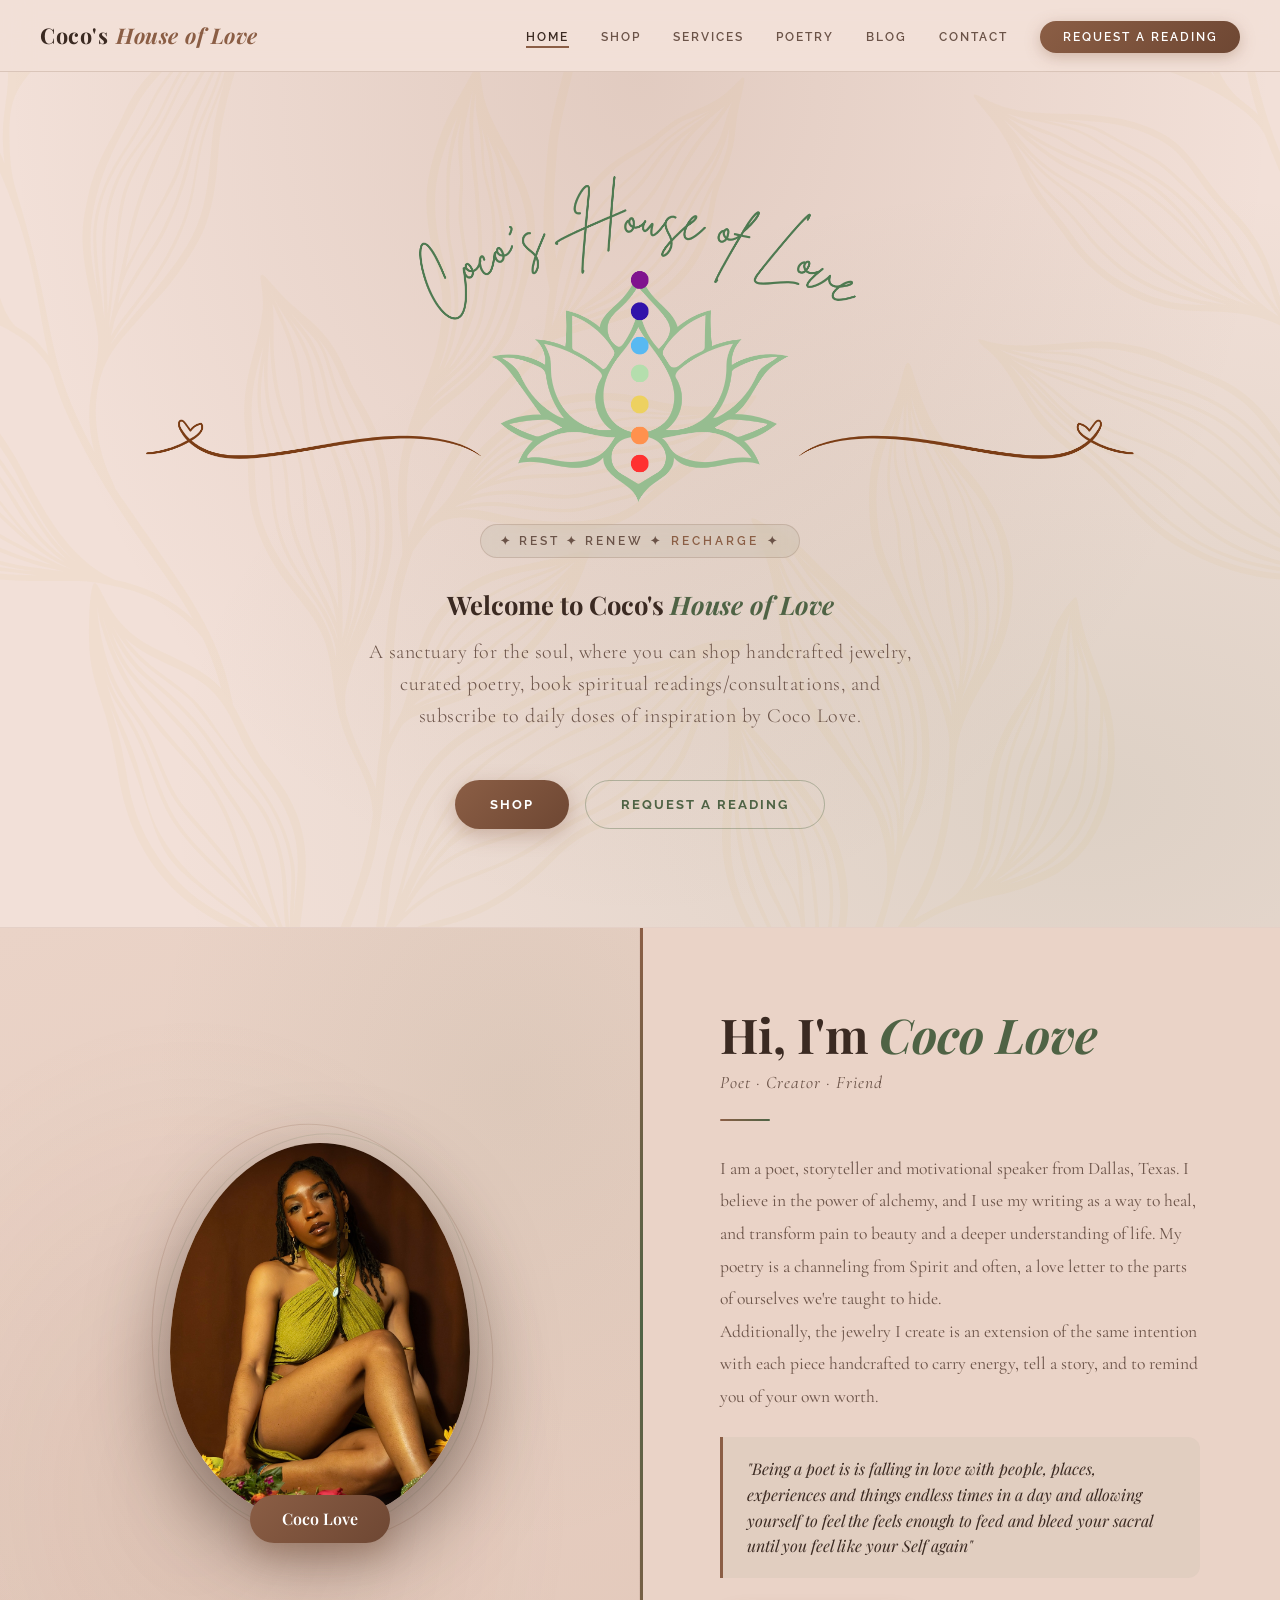
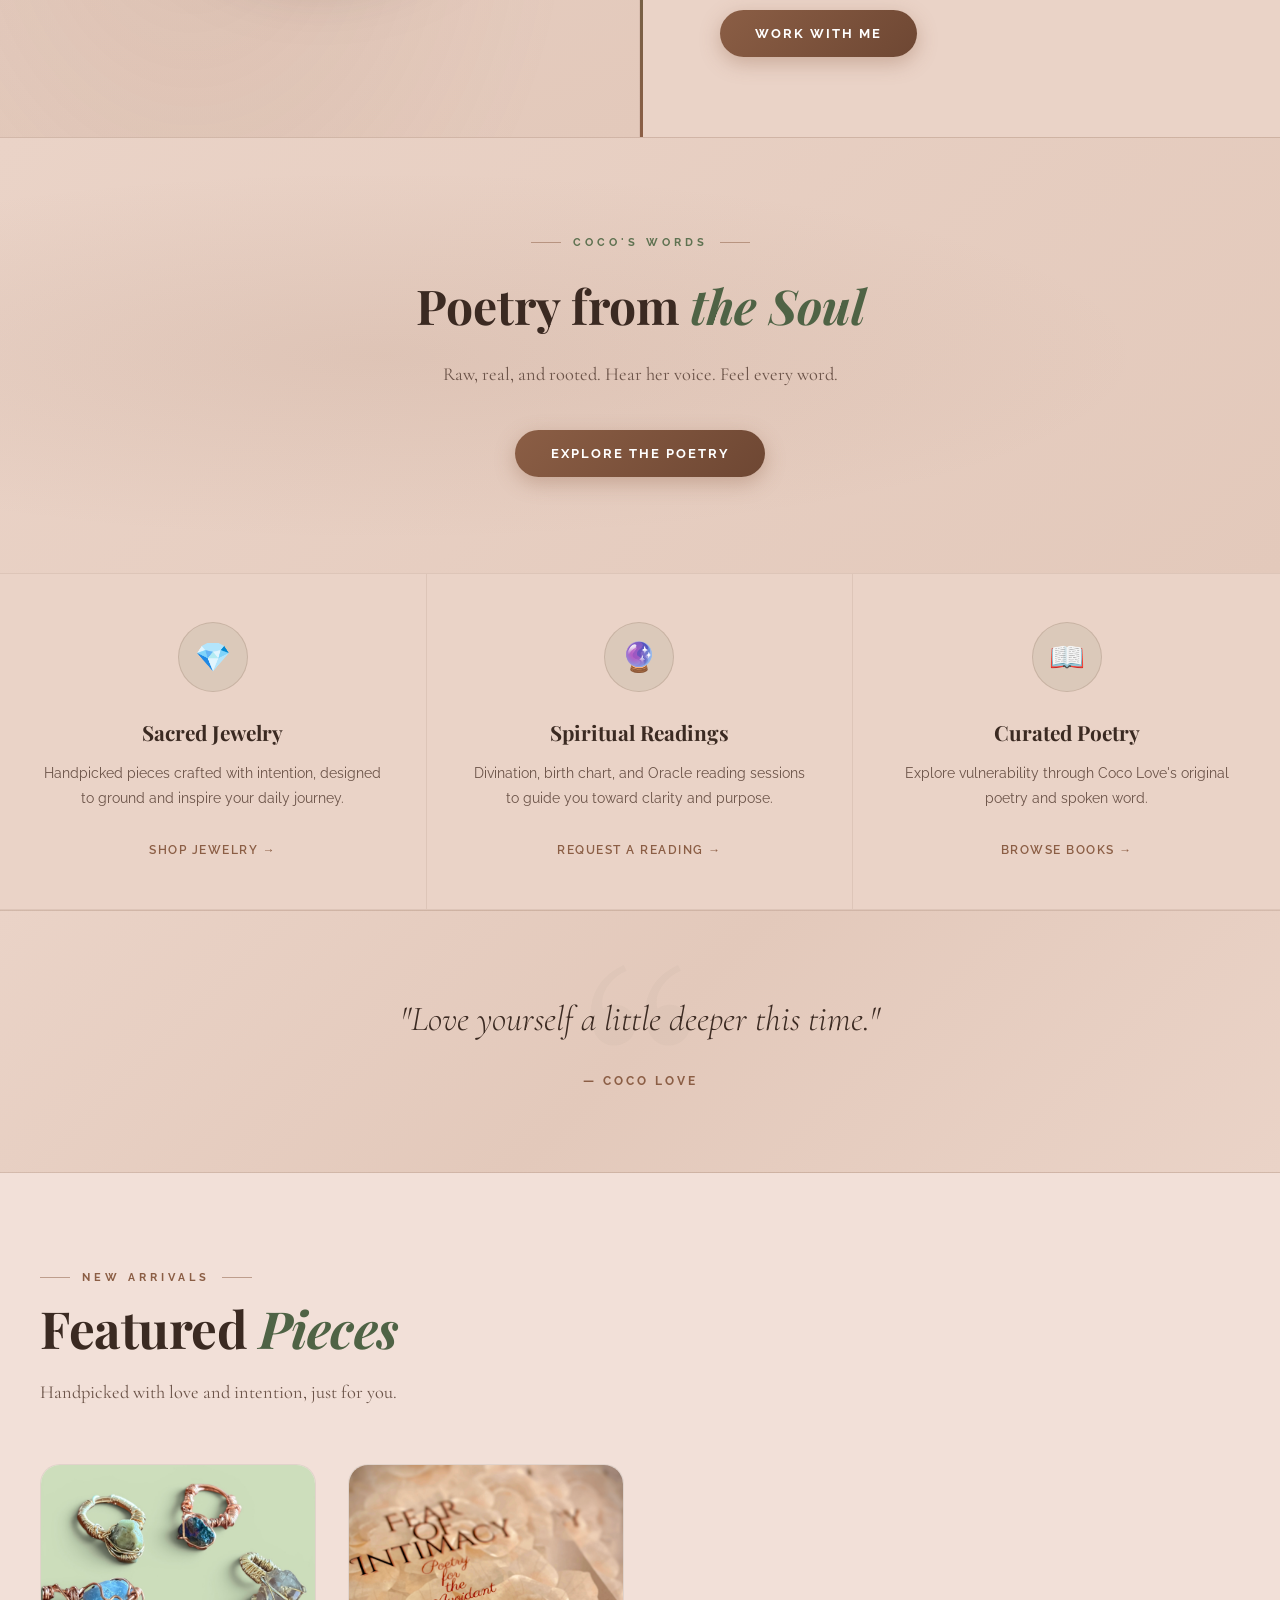
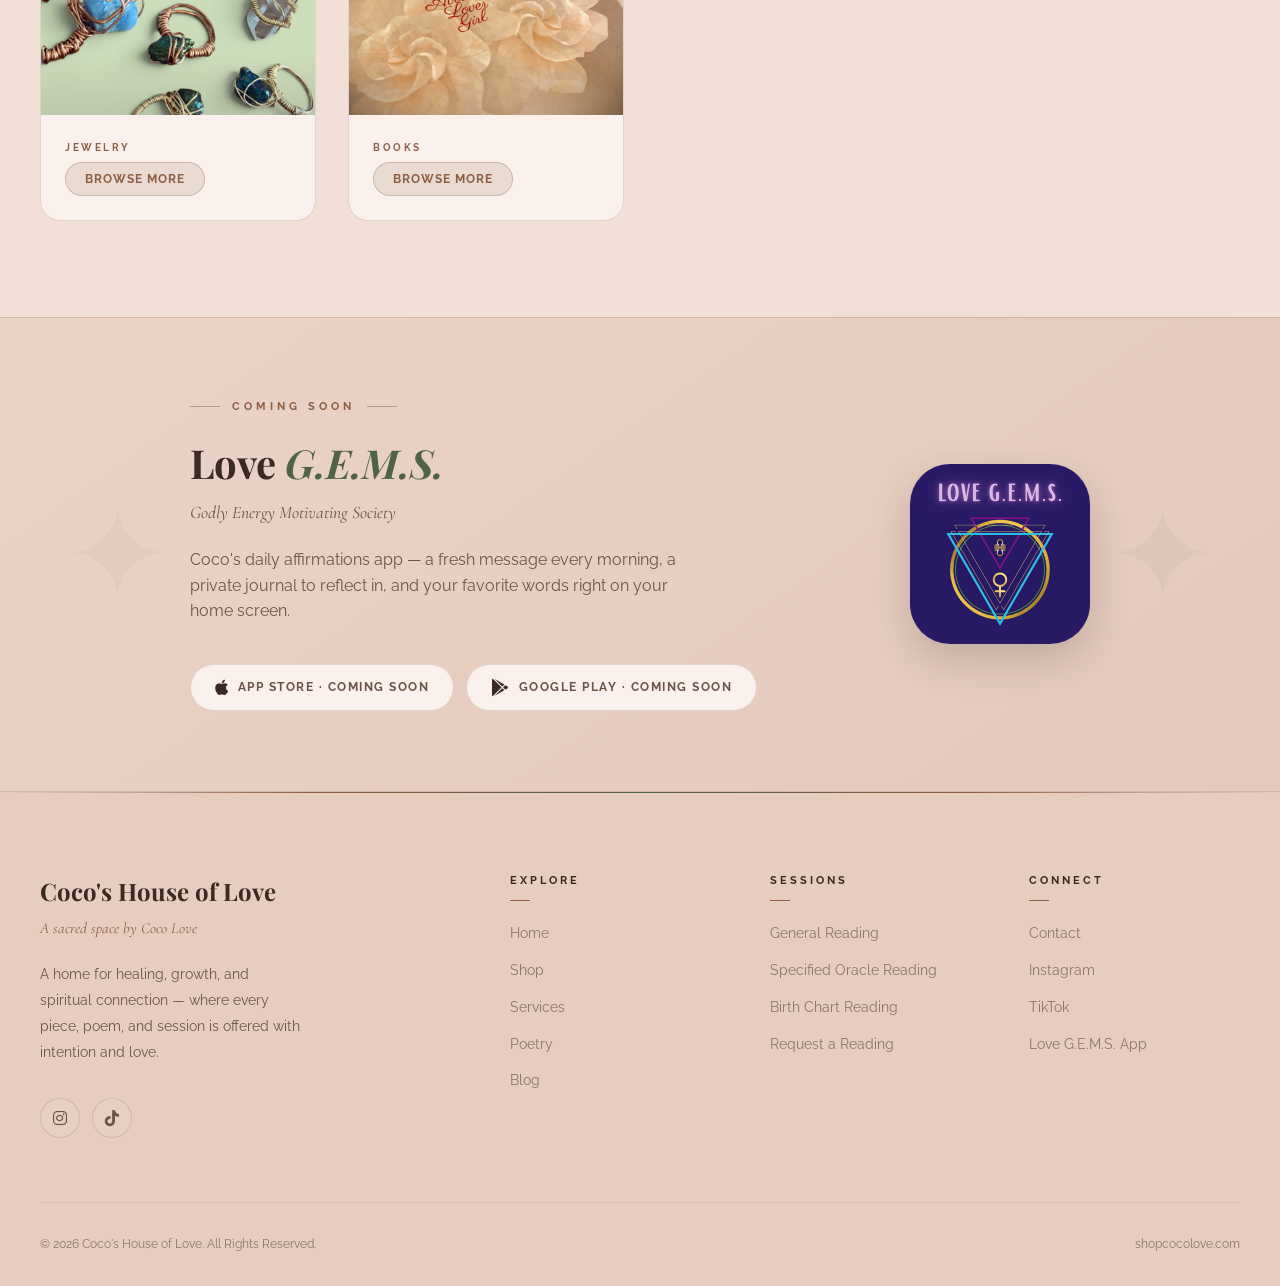
==== commit 83f6d6dc: "style(home): move bio and poetry teaser above features, update bio tagline, remove leftover booking " ====
--- a/index.html
+++ b/index.html
@@ -144,11 +144,9 @@
       Coco's Words
     </div>
     <h2>Poetry from <em>the Soul</em></h2>
-    <p>Raw, real, and rooted. Read her words. Hear her voice. Feel every word.</p>
+    <p>Raw, real, and rooted. Hear her voice. Feel every word.</p>
     <button class="btn-primary" onclick="showPage('poetry')">Explore the Poetry</button>
   </div>
-
-</div>
 
   <!-- Feature Blocks -->
   <section class="features-section">
@@ -222,7 +220,7 @@
     </div>
   </div>
 
-  <!-- end home -->
+  </div><!-- end home -->
 
 <!-- ════════════════════════════════
      SHOP PAGE
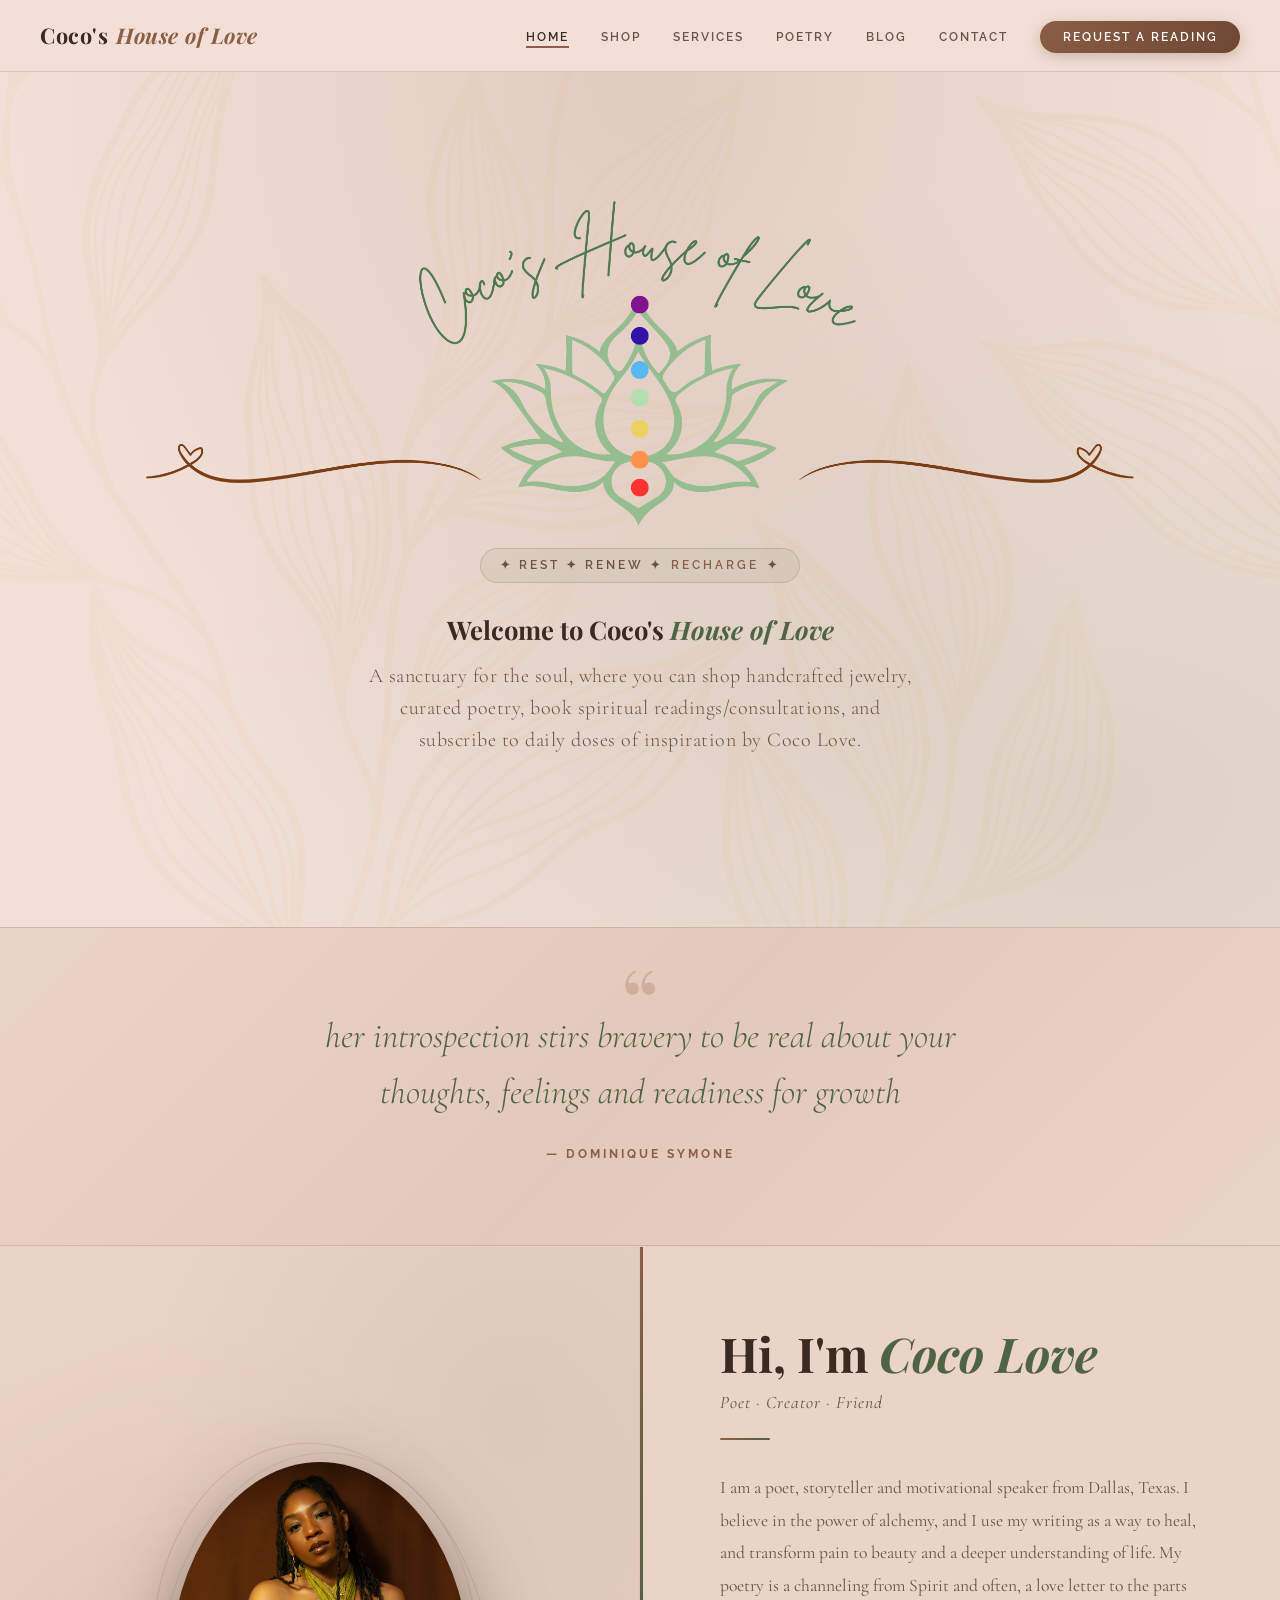
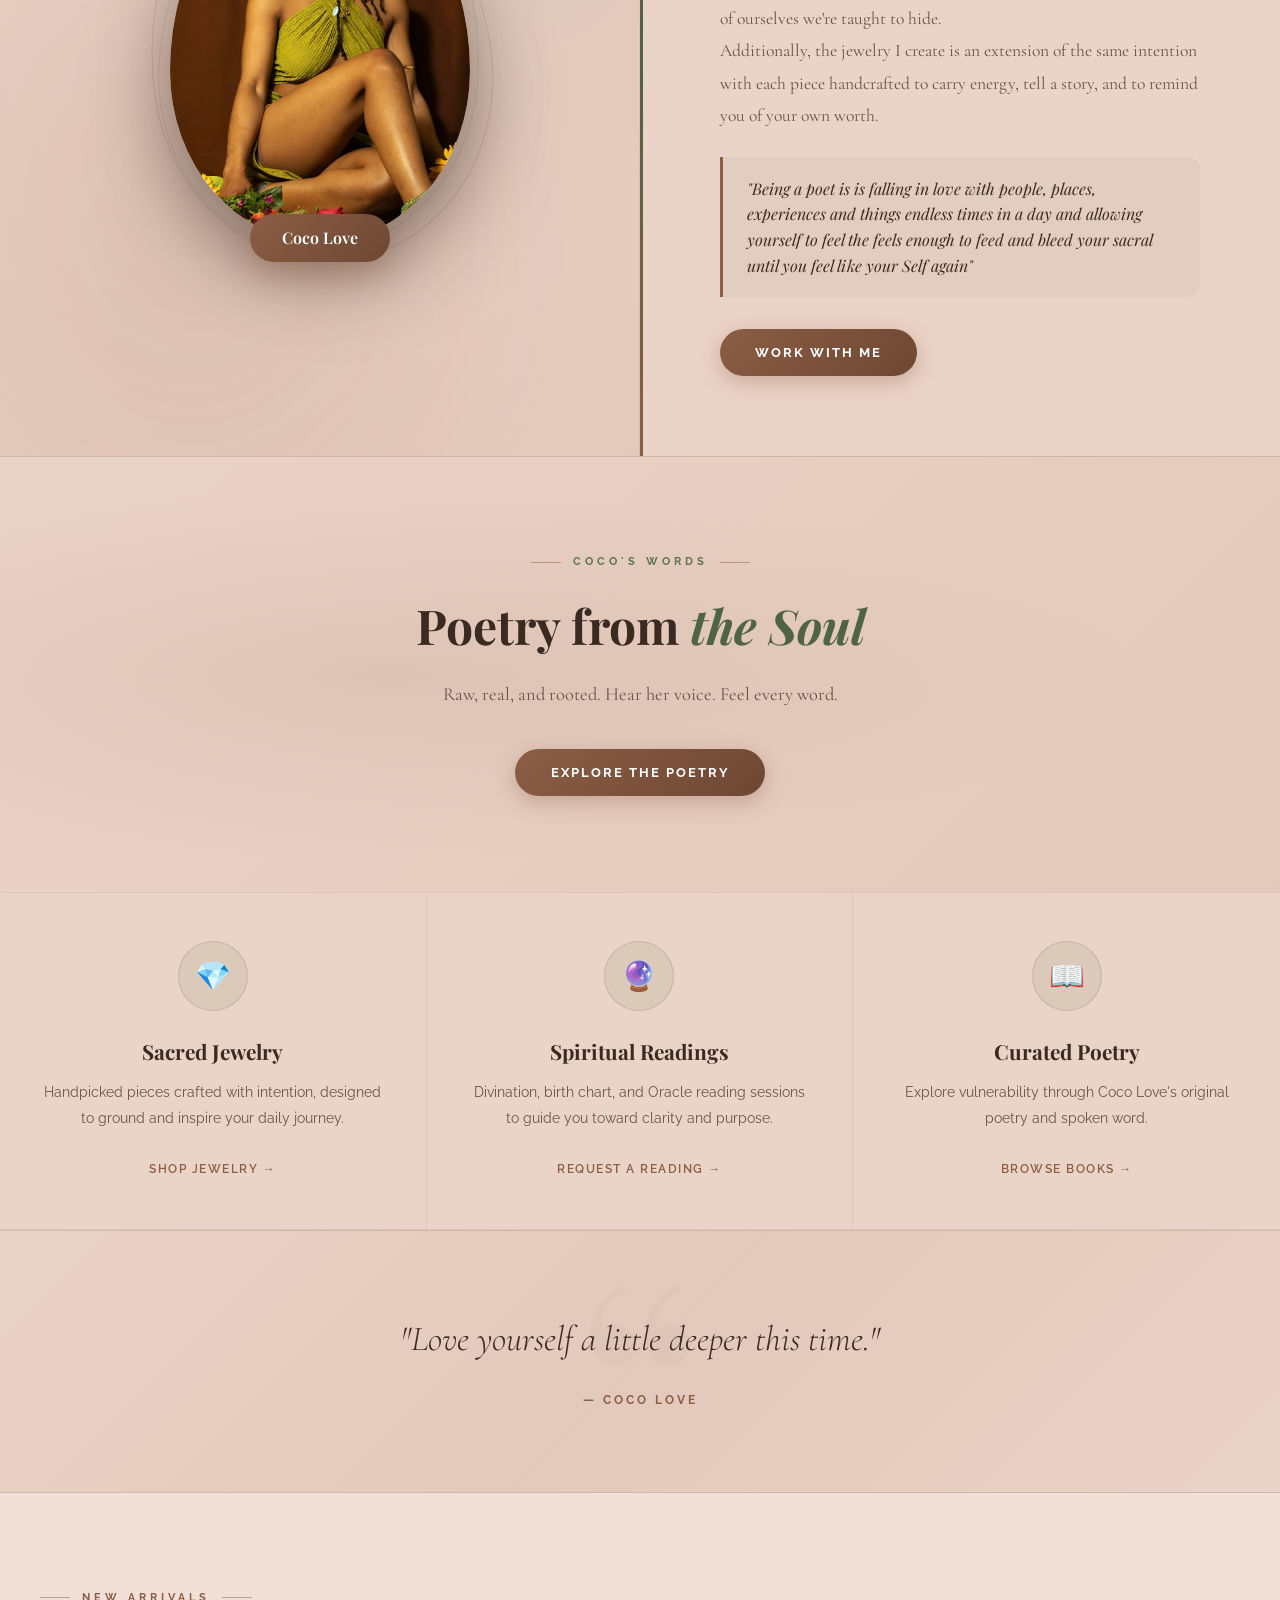
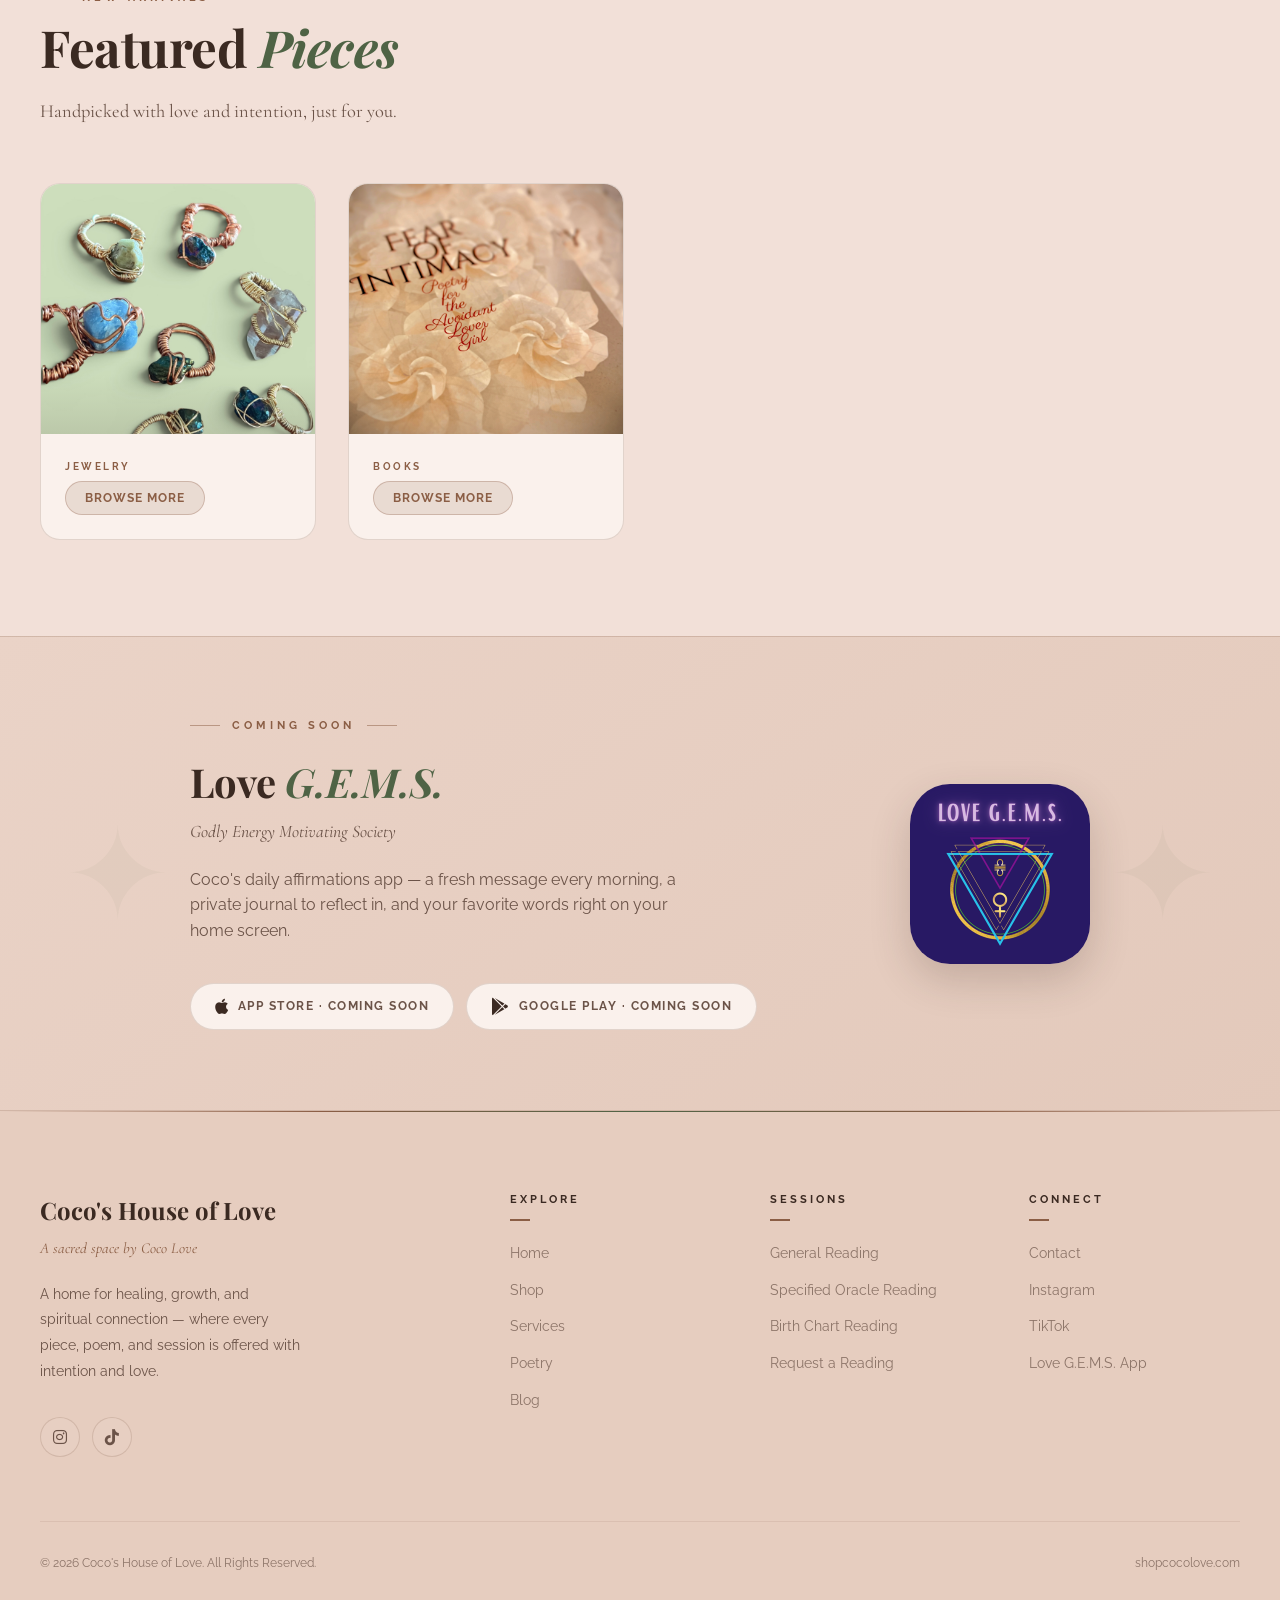
==== commit 681d8429: "feat(home): replace hero buttons with Dominique Symone testimonial banner" ====
--- a/index.html
+++ b/index.html
@@ -70,12 +70,14 @@
       <p class="hero-sub">A sanctuary for the soul, where you can
         shop handcrafted jewelry, curated poetry, book spiritual readings/consultations, and 
         subscribe to daily doses of inspiration by Coco Love.</p>
-      <div class="hero-buttons">
-        <button class="btn-primary" onclick="showPage('shop')">Shop</button>
-        <button class="btn-outline" onclick="showPage('services')">Request a Reading</button>
-      </div>
-    </div>
-  </section>
+    </div>
+  </section>
+
+  <!-- Testimonial Banner -->
+  <div class="quote-banner quote-banner--testimonial">
+    <blockquote>her introspection stirs bravery to be real about your thoughts, feelings and readiness for growth</blockquote>
+    <cite>— Dominique Symone</cite>
+  </div>
 
 <!-- BIO SECTION -->
   <div class="bio-section">
--- a/css/components.css
+++ b/css/components.css
@@ -536,4 +536,62 @@
   overflow: hidden;
   clip: rect(0 0 0 0);
   white-space: nowrap;
-}+}
+
+/* ════════════════════════════════════
+   PULL QUOTE — testimonials placed around the site
+════════════════════════════════════ */
+.pull-quote {
+  position: relative;
+  max-width: 620px;
+  margin: 0 0 2.5rem;
+  padding-top: 1.5rem;
+}
+
+/* Big soft quote mark behind the first line */
+.pull-quote::before {
+  content: '\201C';
+  position: absolute;
+  top: -1.4rem;
+  left: -0.6rem;
+  font-family: 'Playfair Display', serif;
+  font-size: 6rem;
+  line-height: 1;
+  color: rgba(139,94,69,0.18);
+  pointer-events: none;
+}
+
+.pull-quote blockquote {
+  position: relative;
+  margin: 0;
+  font-family: 'Cormorant Garamond', serif;
+  font-style: italic;
+  font-size: clamp(1.3rem, 2.6vw, 1.7rem);
+  line-height: 1.5;
+  color: var(--lavender);
+}
+
+/* ── Name: short cinnamon line + spaced caps ── */
+.pull-quote figcaption {
+  display: flex;
+  align-items: center;
+  gap: 0.75rem;
+  margin-top: 1rem;
+  font-family: 'Raleway', sans-serif;
+  font-size: 0.7rem;
+  font-weight: 700;
+  letter-spacing: 3px;
+  text-transform: uppercase;
+  color: var(--mauve);
+}
+.pull-quote figcaption::before {
+  content: '';
+  width: 30px;
+  height: 1px;
+  background: var(--mauve);
+}
+
+/* Centered version (Home hero) */
+.pull-quote--center { margin-left: auto; margin-right: auto; text-align: center; }
+.pull-quote--center::before { left: 50%; transform: translateX(-50%); }
+.pull-quote--center figcaption { justify-content: center; }
--- a/css/home.css
+++ b/css/home.css
@@ -75,8 +75,6 @@
   margin-right: auto;
 }
 
-.hero-buttons { display: flex; gap: 1rem; justify-content: center; flex-wrap: wrap; }
-
 /* ════════════════════════════════════
    FEATURE BLOCKS (HOME)
 ════════════════════════════════════ */
@@ -179,6 +177,16 @@
   z-index: 1;
 }
 
+/* Testimonial version: sage green so it's distinct from Coco's own quote */
+.quote-banner--testimonial blockquote { color: var(--lavender); }
+
+/* Smaller, visible quote mark centered above the testimonial */
+.quote-banner--testimonial::before {
+  top: 1.5rem;
+  font-size: 6rem;
+  color: rgba(139,94,69,0.25);
+}
+
 .quote-banner cite {
   font-family: 'Raleway', sans-serif;
   color: var(--mauve);
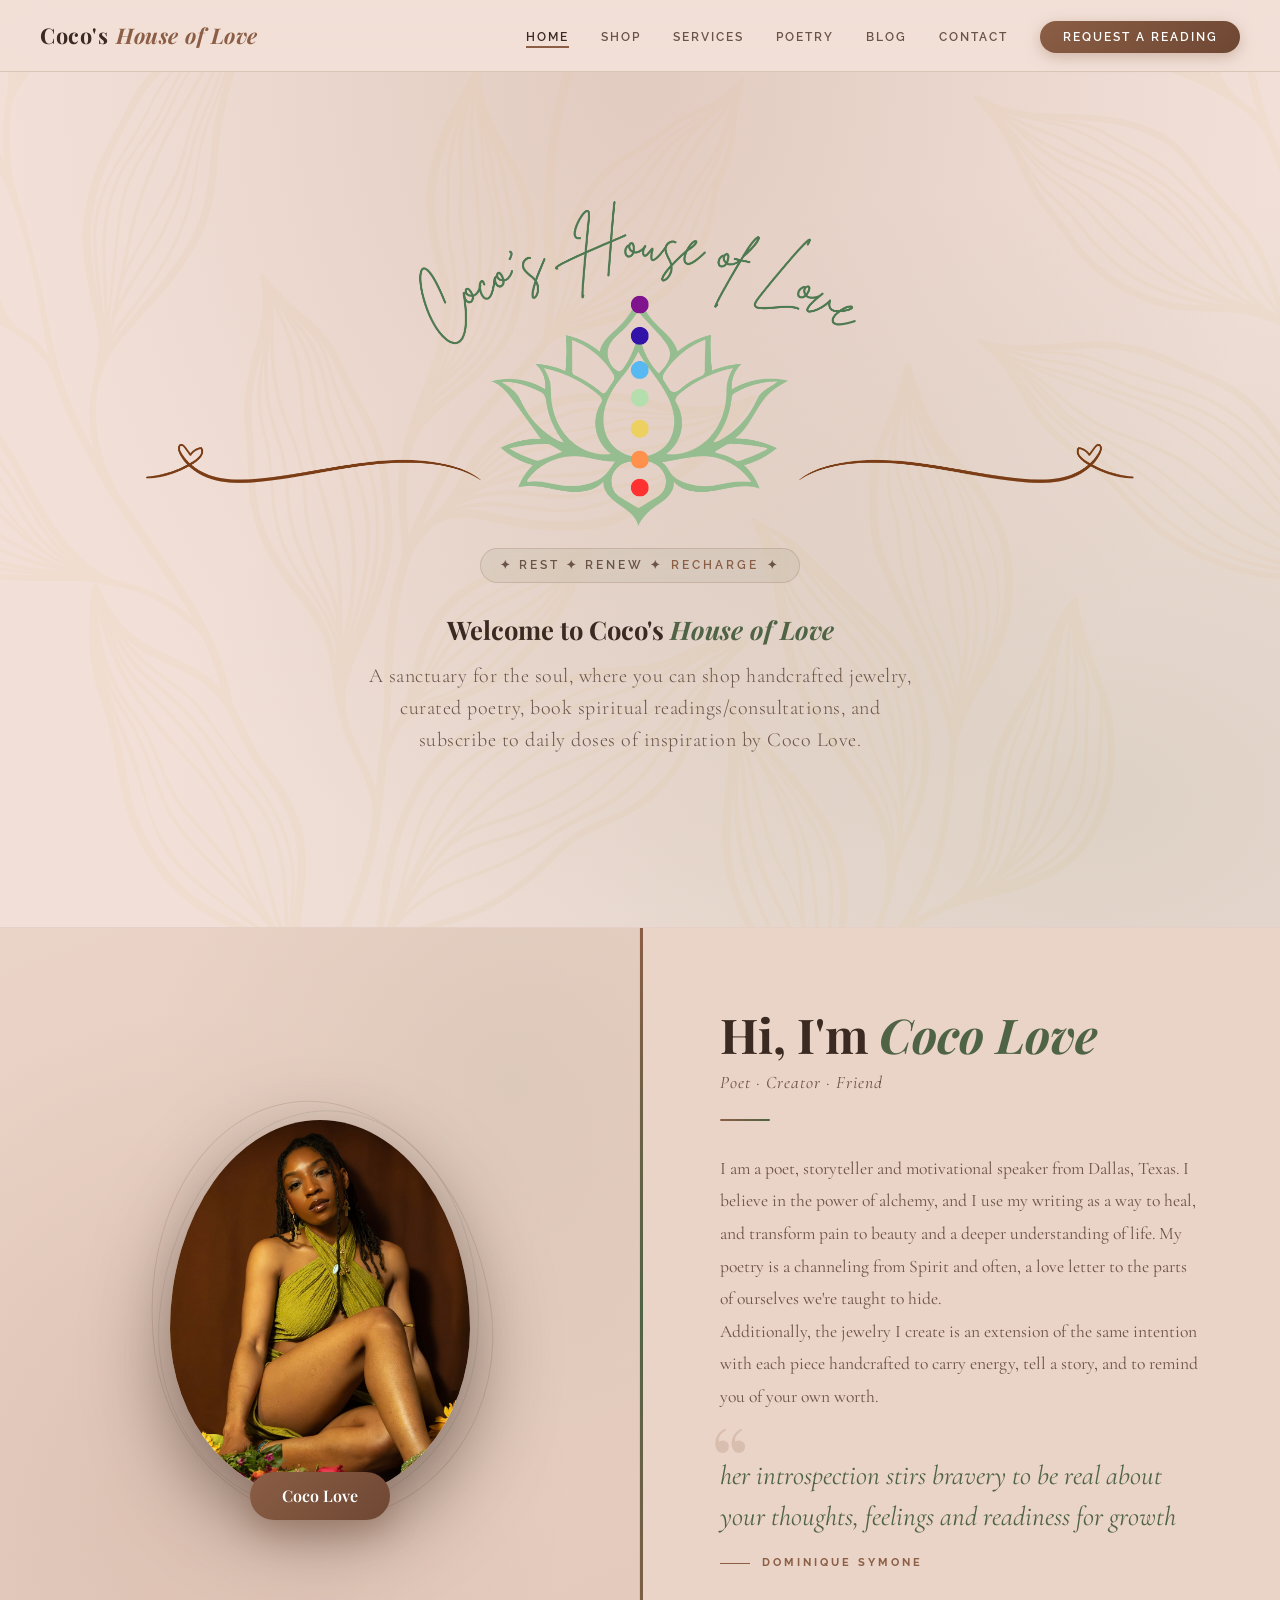
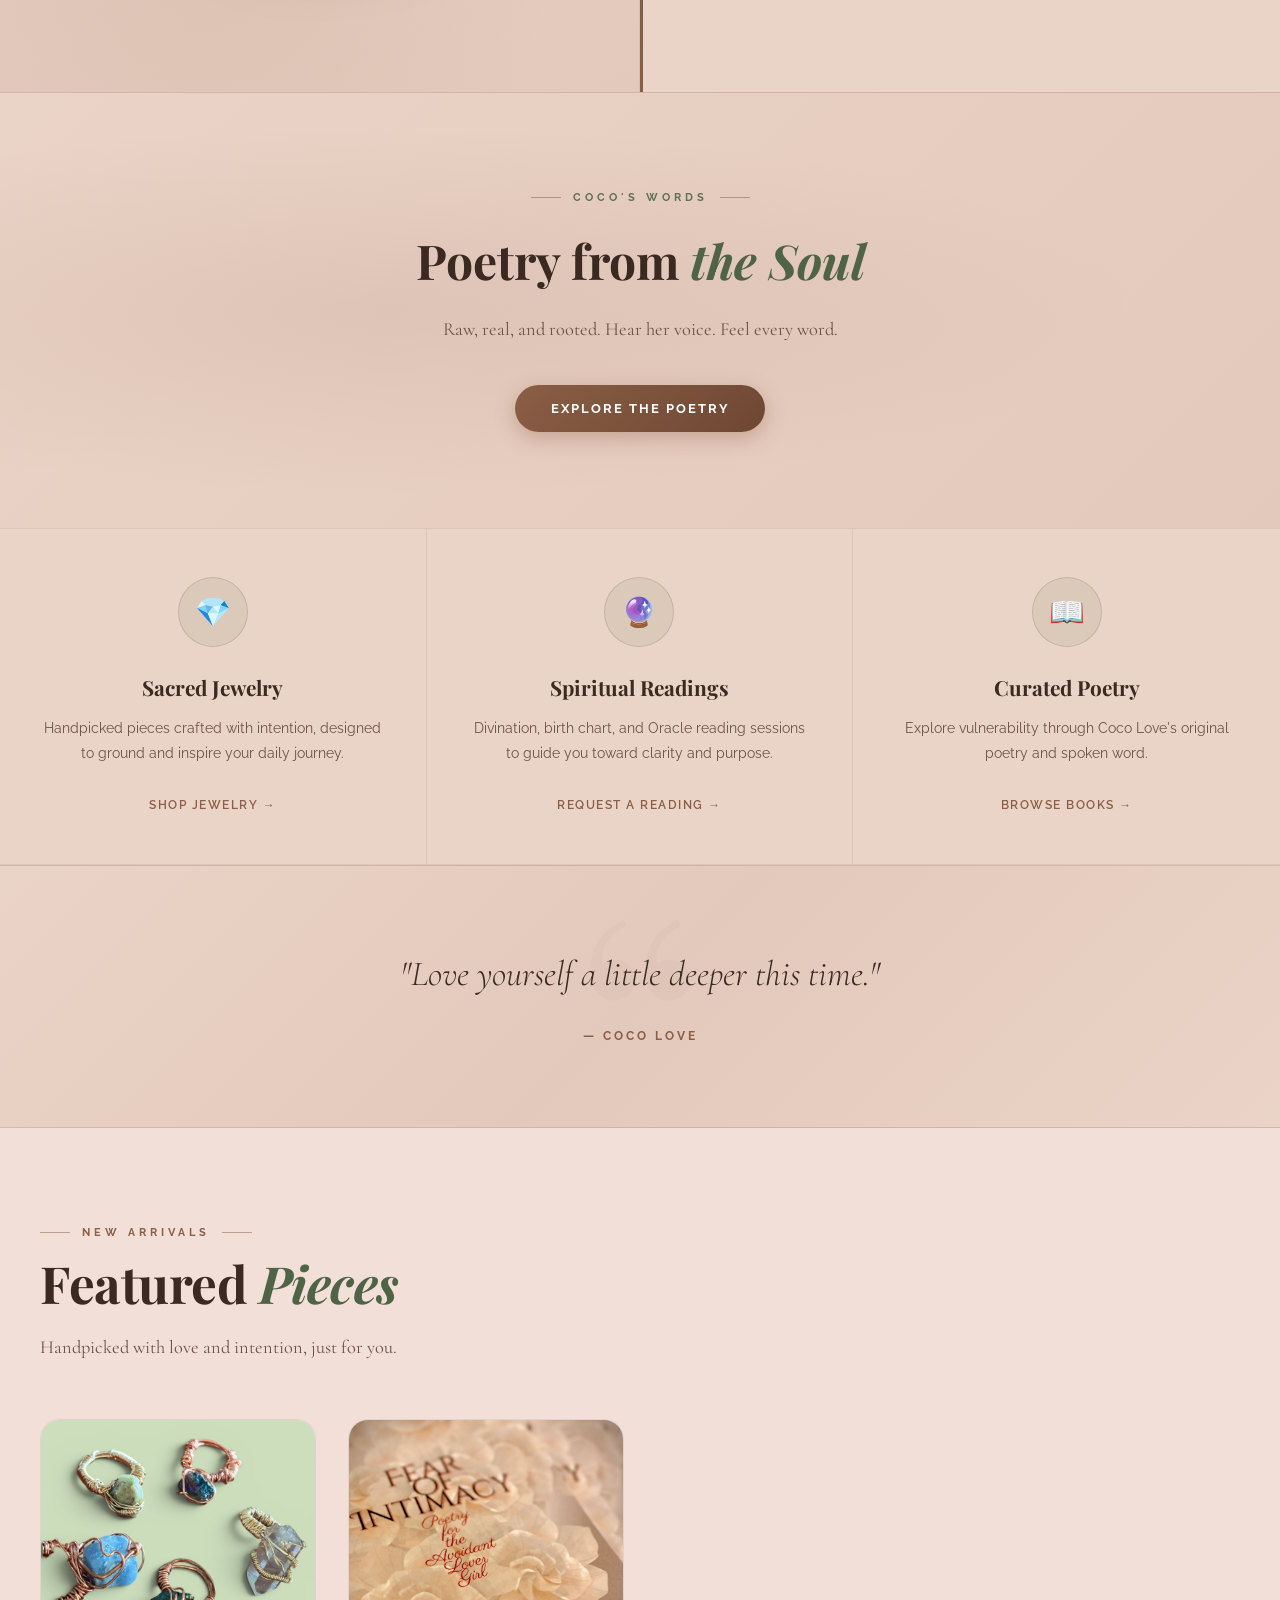
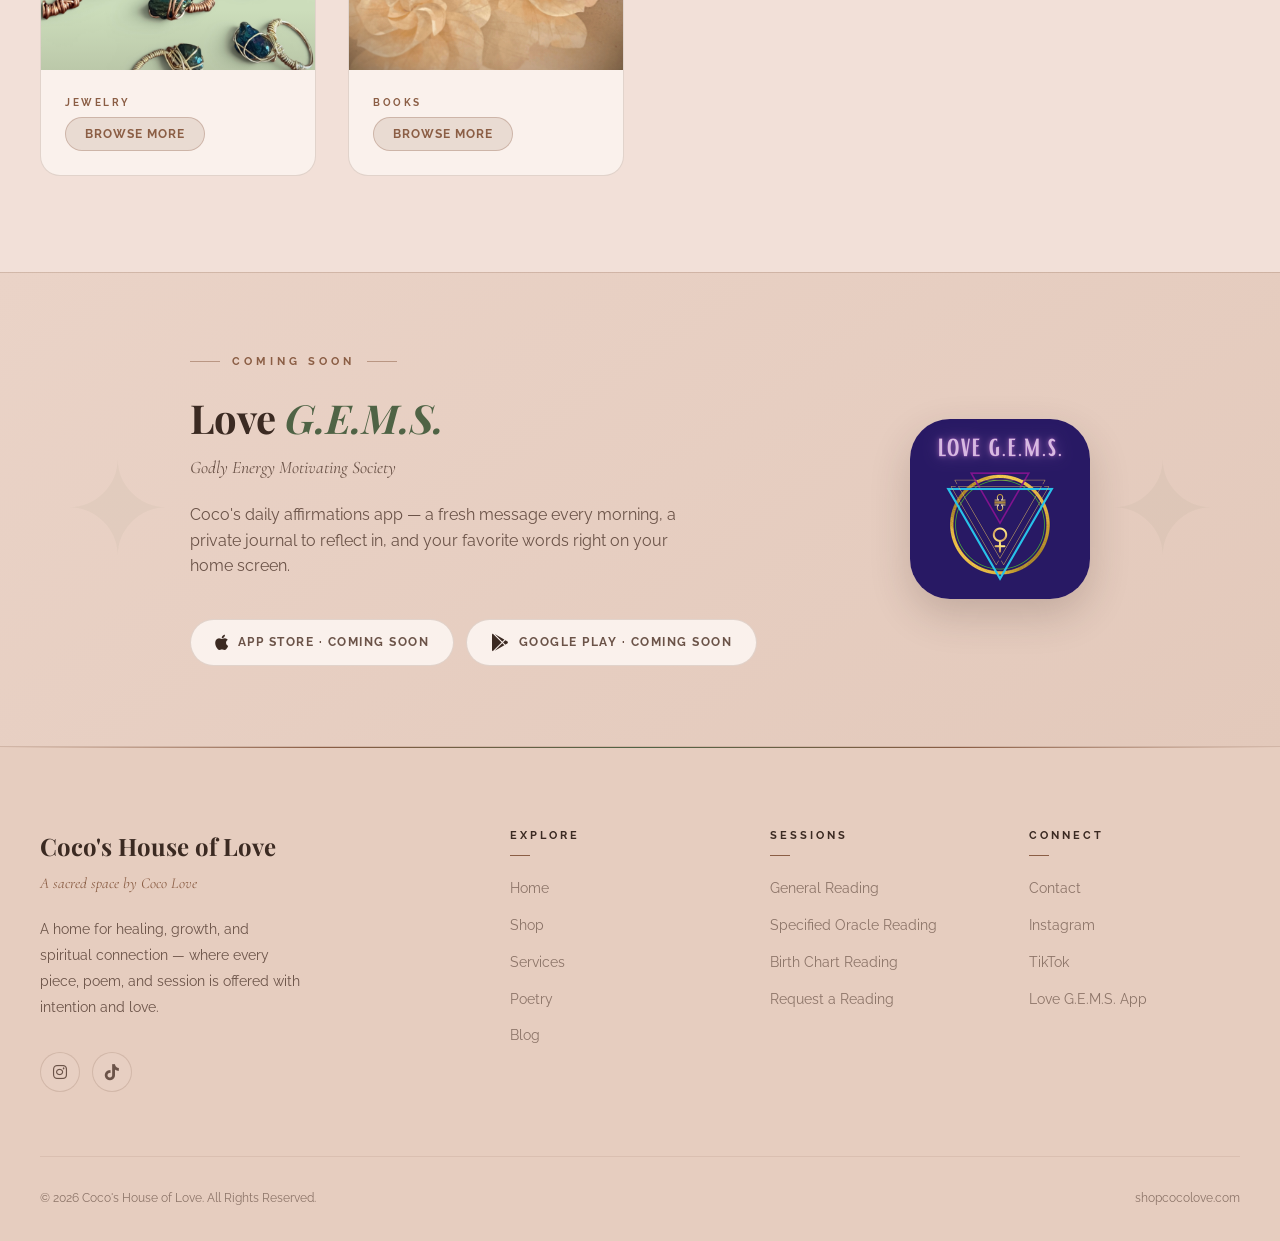
==== commit 8e3676f9: "style(home): move Dominique Symone quote into bio, remove hero quote band and Work With Me button" ====
--- a/index.html
+++ b/index.html
@@ -73,12 +73,6 @@
     </div>
   </section>
 
-  <!-- Testimonial Banner -->
-  <div class="quote-banner quote-banner--testimonial">
-    <blockquote>her introspection stirs bravery to be real about your thoughts, feelings and readiness for growth</blockquote>
-    <cite>— Dominique Symone</cite>
-  </div>
-
 <!-- BIO SECTION -->
   <div class="bio-section">
     <div class="bio-inner">
@@ -122,19 +116,10 @@
              of the same intention with each piece handcrafted to carry energy, tell a story, and to remind you of 
              your own worth. 
           </p>
-
-          <div class="bio-pull-quote">
-            <p>"Being a poet is
-                is falling in love
-                with people, places, experiences and things
-                endless times in a day
-                and allowing yourself to feel the feels enough to feed and bleed your sacral
-                until you feel like your Self again"</p>
-          </div>
-
-
-          <button class="btn-primary" onclick="showPage('services')">Work With Me</button>
-        </div>
+          <figure class="pull-quote">
+            <blockquote>her introspection stirs bravery to be real about your thoughts, feelings and readiness for growth</blockquote>
+            <figcaption>Dominique Symone</figcaption>
+          </figure>
       </div>
 
     </div>
@@ -446,7 +431,10 @@
     <div class="section-inner">
       <div class="section-eyebrow">Coco's Words</div>
       <h2 class="section-title">Poetry</h2>
-      <p class="section-subtitle">Words born from lived experience. Press play, close your eyes, and let Coco bring them to life.</p>
+      <figure class="pull-quote pull-quote--no-mark">
+        <blockquote>It’s like she took the emotions right out of my head.</blockquote>
+        <figcaption>Blue Mün</figcaption>
+      </figure>
 
       <!-- Shown only while js/poems.js has no poems -->
       <div class="coming-soon coming-soon--subtle" id="poetryComingSoon">
--- a/css/components.css
+++ b/css/components.css
@@ -594,4 +594,8 @@
 /* Centered version (Home hero) */
 .pull-quote--center { margin-left: auto; margin-right: auto; text-align: center; }
 .pull-quote--center::before { left: 50%; transform: translateX(-50%); }
-.pull-quote--center figcaption { justify-content: center; }+.pull-quote--center figcaption { justify-content: center; }
+
+/* Version without the decorative quote mark */
+.pull-quote--no-mark { padding-top: 0; }
+.pull-quote--no-mark::before { display: none; }
--- a/css/home.css
+++ b/css/home.css
@@ -177,15 +177,6 @@
   z-index: 1;
 }
 
-/* Testimonial version: sage green so it's distinct from Coco's own quote */
-.quote-banner--testimonial blockquote { color: var(--lavender); }
-
-/* Smaller, visible quote mark centered above the testimonial */
-.quote-banner--testimonial::before {
-  top: 1.5rem;
-  font-size: 6rem;
-  color: rgba(139,94,69,0.25);
-}
 
 .quote-banner cite {
   font-family: 'Raleway', sans-serif;
@@ -458,23 +449,6 @@
   font-weight: 400;
 }
 
-.bio-pull-quote {
-  background: rgba(94,115,82,0.06);
-  border-left: 3px solid var(--mauve);
-  border-radius: 0 12px 12px 0;
-  padding: 1.2rem 1.5rem;
-  margin: 1.5rem 0 2rem;
-}
-
-.bio-pull-quote p {
-  font-family: 'Playfair Display', serif !important;
-  font-style: italic !important;
-  color: var(--text-primary) !important;
-  font-size: 1rem !important;
-  margin: 0 !important;
-  line-height: 1.6 !important;
-}
-
 .bio-stats { display: flex; gap: 0; margin-bottom: 2.5rem; }
 
 .bio-stat-item {
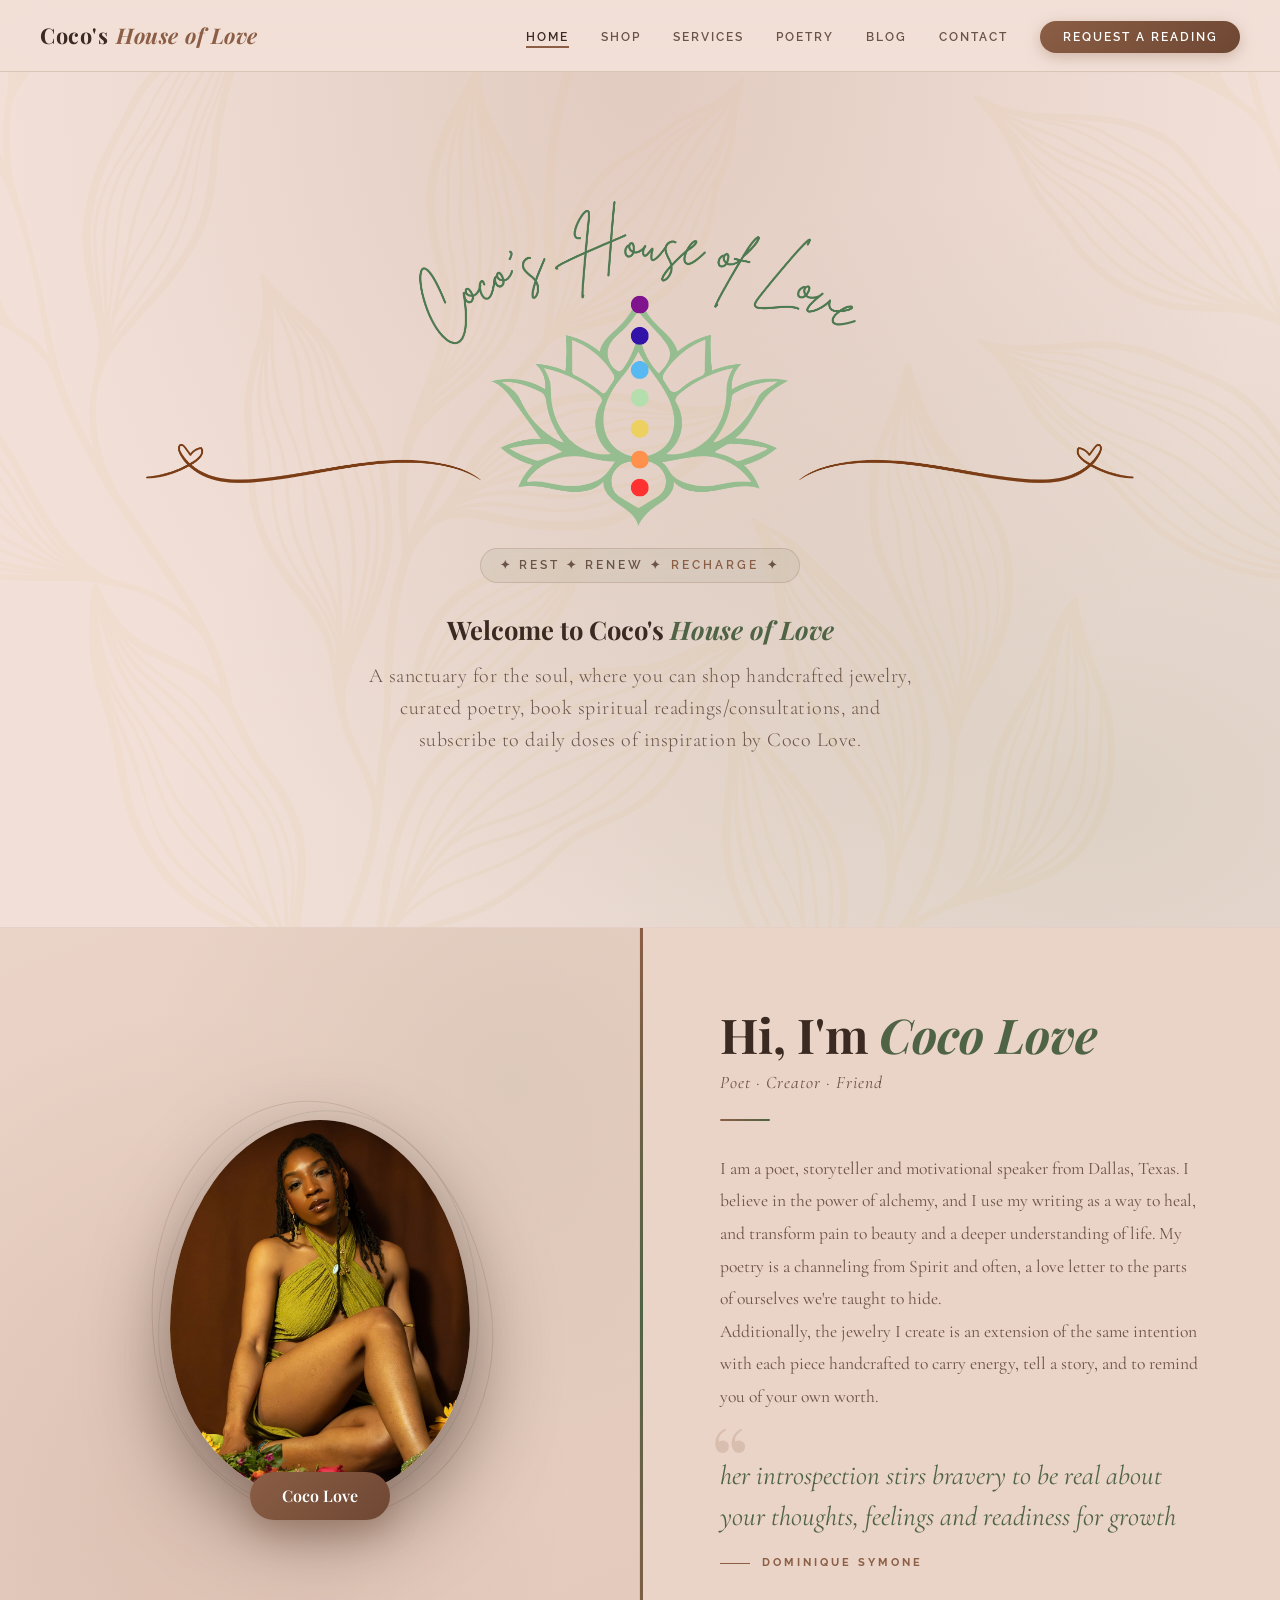
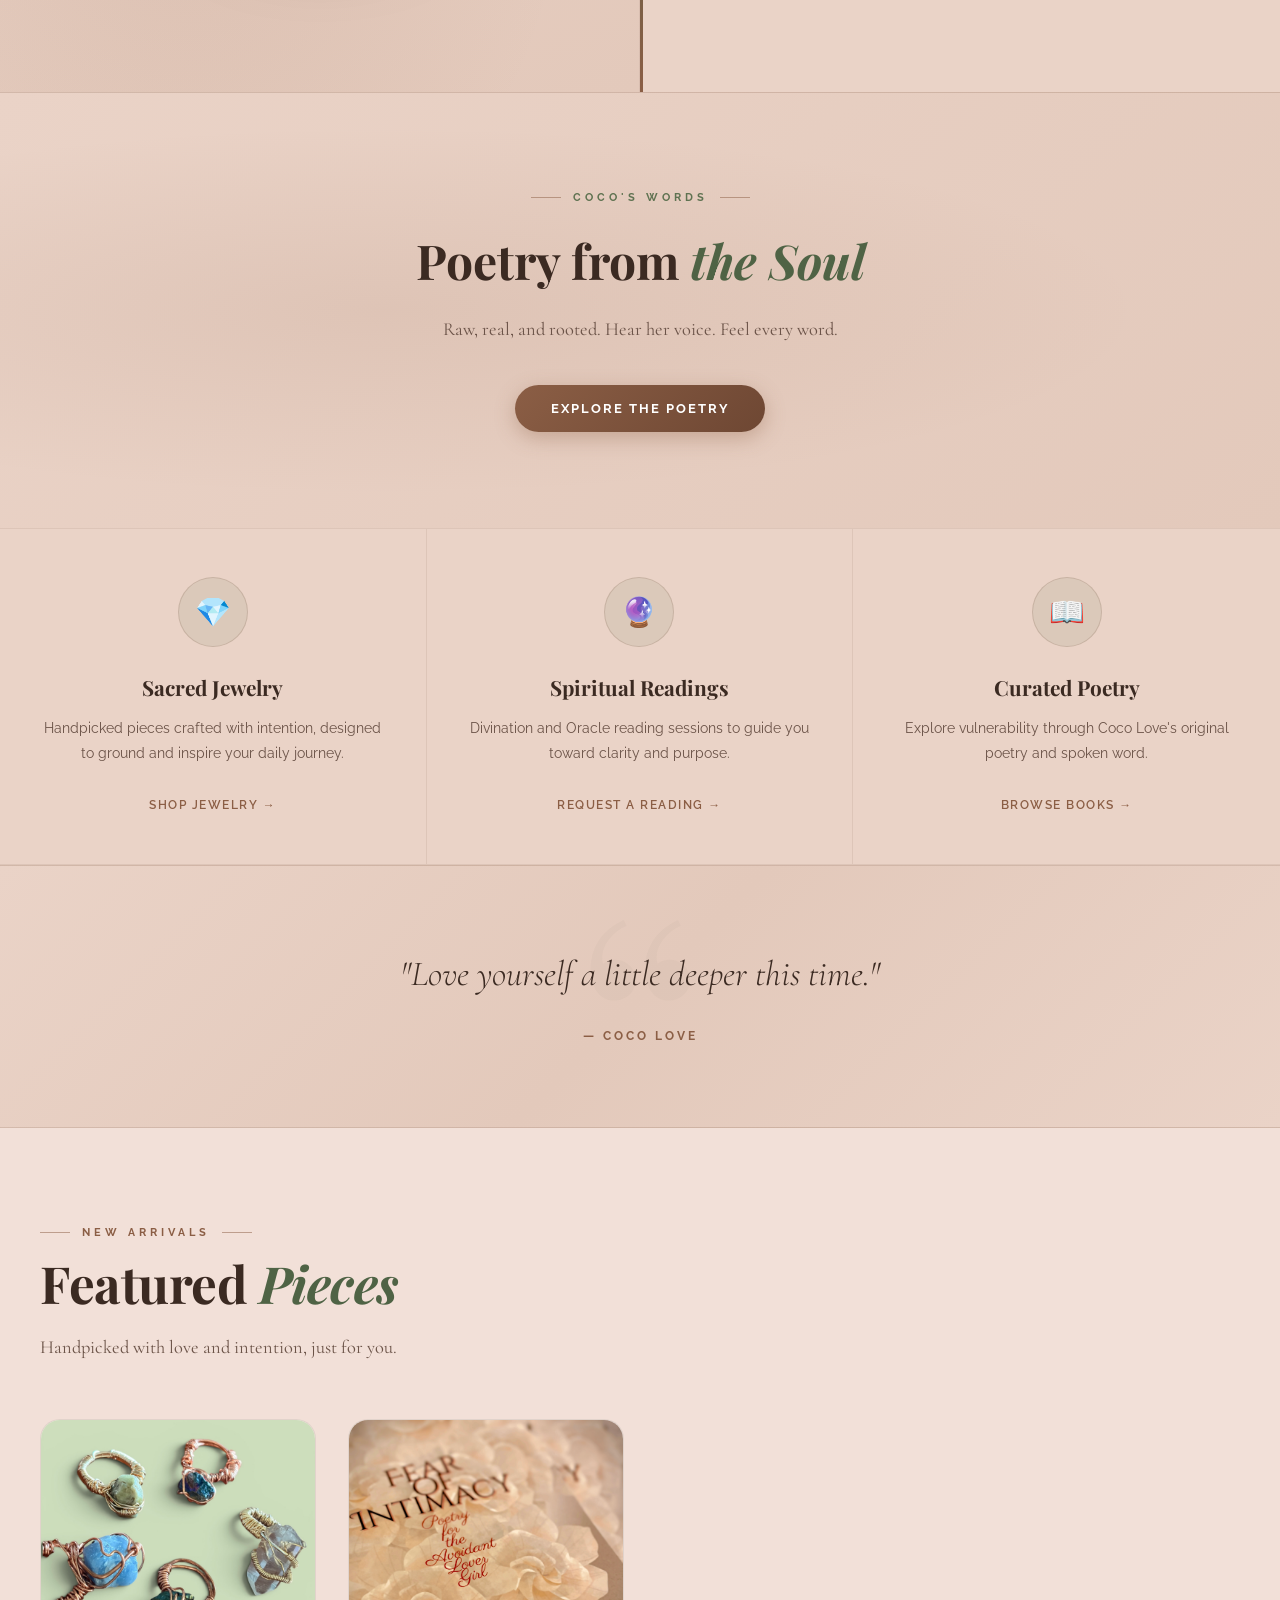
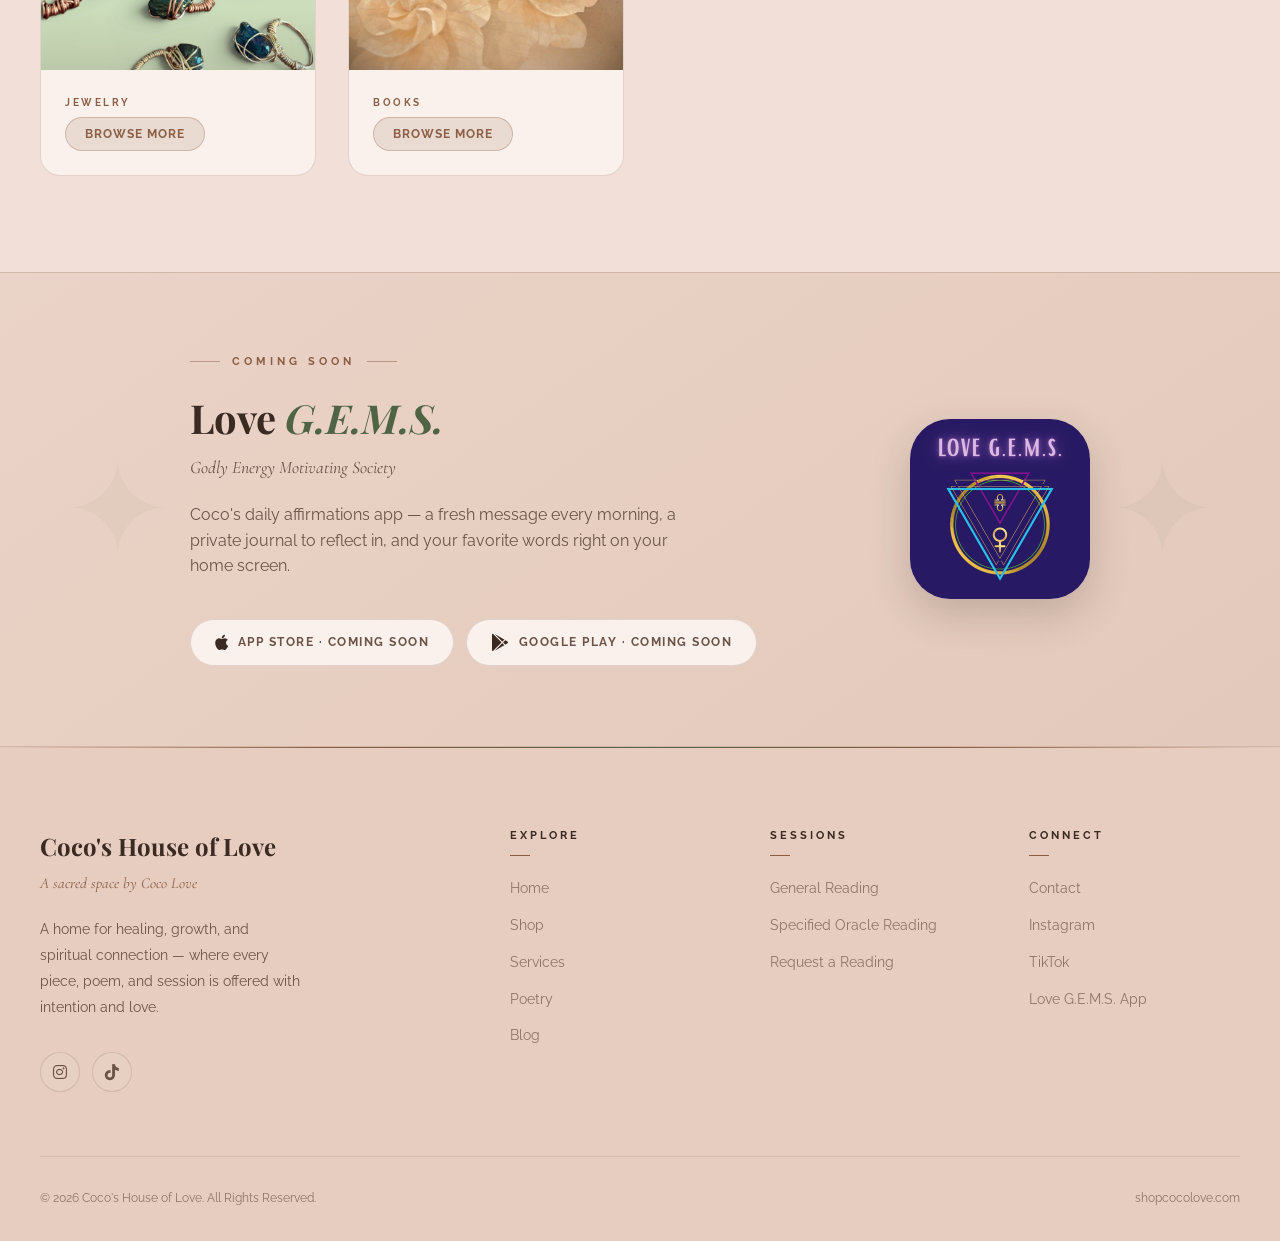
==== commit 7790dab8: "feat(services): hide Birth Chart Reading from services, footer and feature card" ====
--- a/index.html
+++ b/index.html
@@ -120,8 +120,9 @@
             <blockquote>her introspection stirs bravery to be real about your thoughts, feelings and readiness for growth</blockquote>
             <figcaption>Dominique Symone</figcaption>
           </figure>
-      </div>
-
+        </div>
+      </div>
+    
     </div>
   </div>
 
@@ -147,7 +148,7 @@
       <div class="feature-block">
         <div class="feature-block-icon">🔮</div>
         <h3>Spiritual Readings</h3>
-        <p>Divination, birth chart, and Oracle reading sessions to guide you toward clarity and purpose.</p>
+        <p>Divination and Oracle reading sessions to guide you toward clarity and purpose.</p>
         <span class="feature-link" onclick="showPage('services')">Request a Reading →</span>
       </div>
       <div class="feature-block">
@@ -407,15 +408,18 @@
           <p class="service-price">From $55.00</p>
           <button class="book-btn" onclick="openBooking('https://form.typeform.com/to/XwtrQ4Ne')">Request a Reading</button>
         </div>
+        <!-- HIDDEN FOR NOW: Birth Chart Reading. Delete this line and the closing one below to bring it back.
         <div class="service-card">
          <div class="service-icon-wrap">🌙</div>
           <h3>Birth Chart Reading</h3>
+
           <p>Your birth chart is the blueprint of your soul. 
             In this session, I give you a quick summary of your natal chart to uncover your gifts, challenges, 
             and the cosmic story written for you at the very moment of your birth.</p>
           <p class="service-price">From $25.00</p>
           <button class="book-btn" onclick="openBooking('https://form.typeform.com/to/n5VIkg1K')">Request a Reading</button>
         </div>
+        END HIDDEN Birth Chart Reading -->
       </div>
 
       
@@ -575,7 +579,7 @@
         <ul>
           <li><a href="#" onclick="showPage('services')">General Reading</a></li>
           <li><a href="#" onclick="showPage('services')">Specified Oracle Reading</a></li>
-          <li><a href="#" onclick="showPage('services')">Birth Chart Reading</a></li>
+          <!-- HIDDEN FOR NOW: <li><a href="#" onclick="showPage('services')">Birth Chart Reading</a></li> -->
           <li><a href="#" onclick="showPage('services')">Request a Reading</a></li>
         </ul>
       </div>
--- a/css/services.css
+++ b/css/services.css
@@ -5,7 +5,8 @@
 
 .services-grid {
   display: grid;
-  grid-template-columns: repeat(auto-fill, minmax(310px, 1fr));
+  grid-template-columns: repeat(auto-fit, minmax(310px, 380px));
+  justify-content: center;
   gap: 2rem;
 }
 
